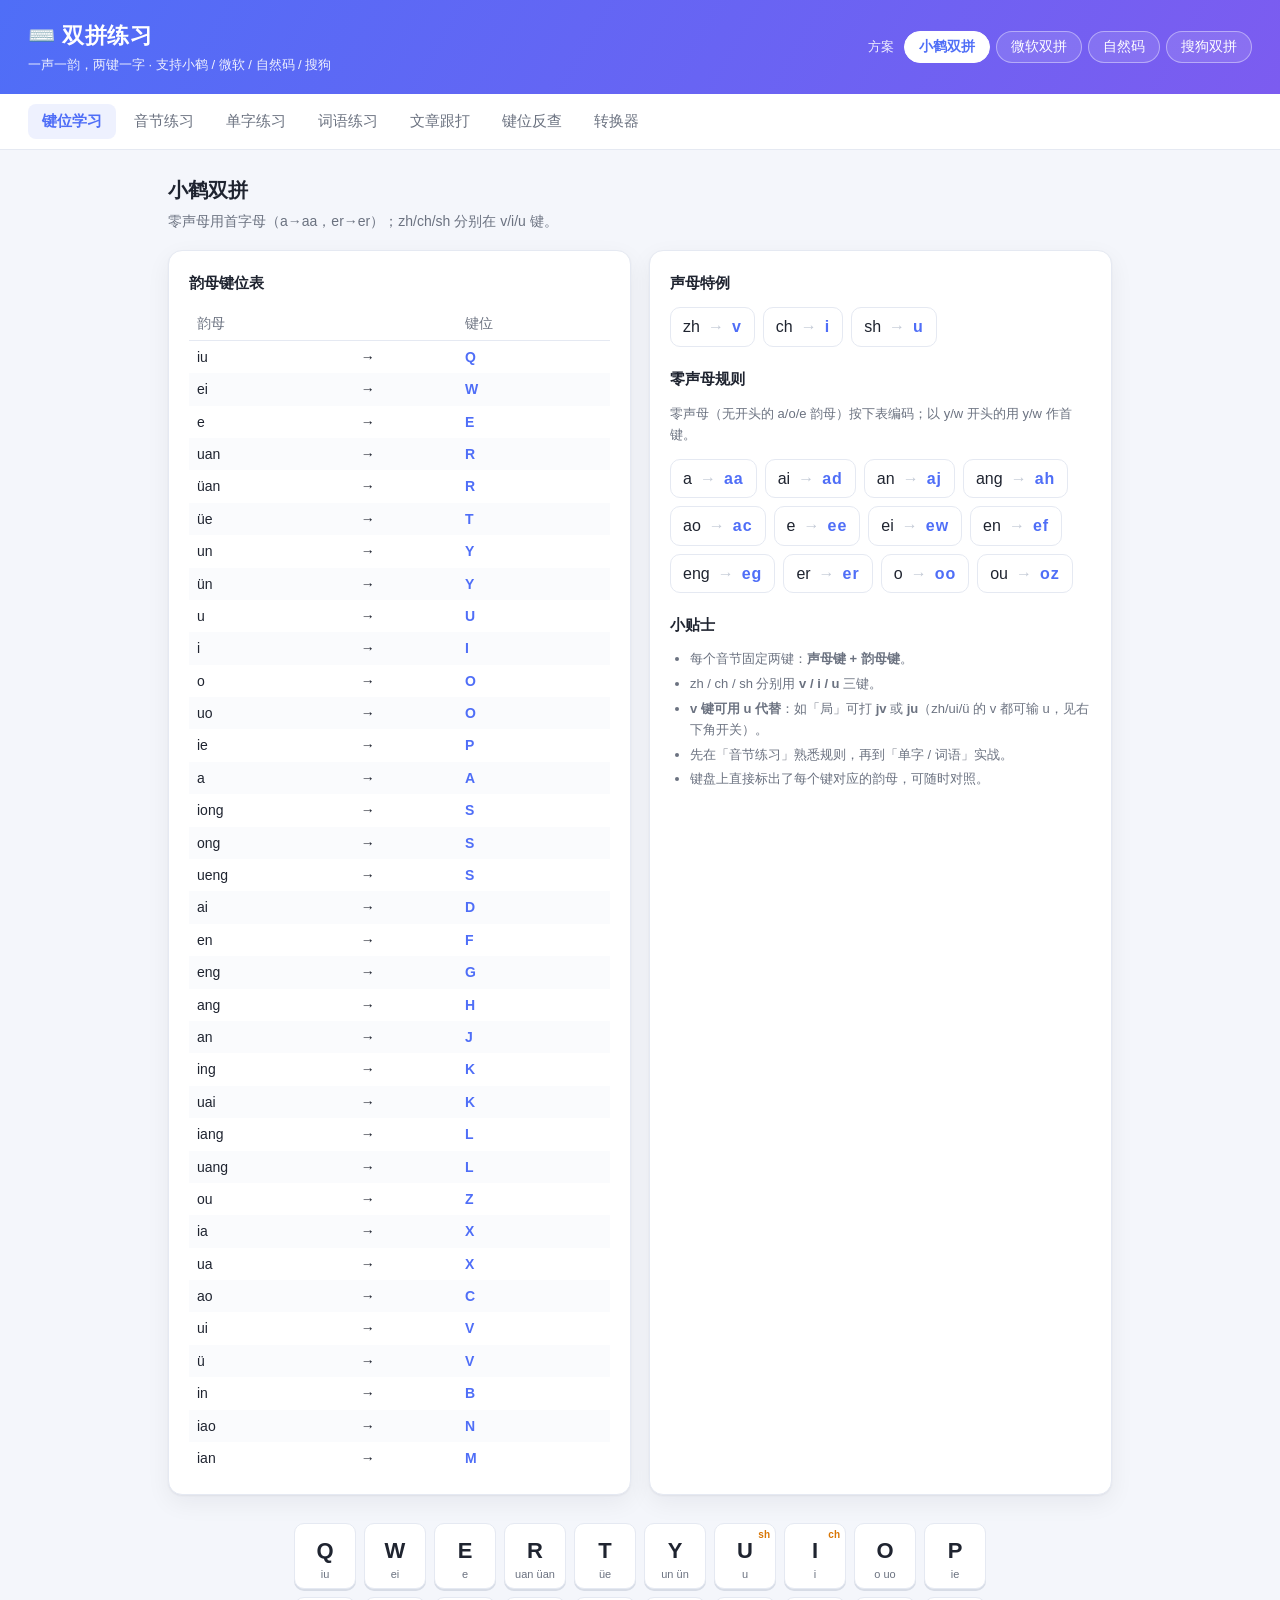
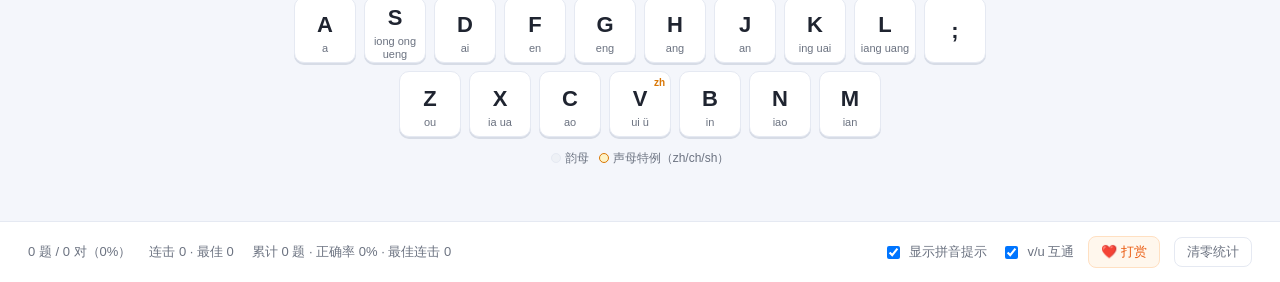
==== index.html @ 6578a556 "init: 双拼练习网站（含打赏页）" ====
<!DOCTYPE html>
<html lang="zh-CN">
<head>
  <meta charset="UTF-8" />
  <meta name="viewport" content="width=device-width, initial-scale=1.0" />
  <title>双拼练习 · 多种模式</title>
  <link rel="stylesheet" href="style.css" />
</head>
<body>
  <header class="topbar">
    <div class="brand">
      <h1>⌨️ 双拼练习</h1>
      <p class="tagline">一声一韵，两键一字 · 支持小鹤 / 微软 / 自然码 / 搜狗</p>
    </div>
    <div class="scheme-box">
      <span class="scheme-label">方案</span>
      <div id="schemeSelect" class="scheme-select"></div>
    </div>
  </header>

  <nav class="nav" id="nav">
    <button class="nav-btn" data-mode="layout">键位学习</button>
    <button class="nav-btn" data-mode="syllable">音节练习</button>
    <button class="nav-btn" data-mode="character">单字练习</button>
    <button class="nav-btn" data-mode="word">词语练习</button>
    <button class="nav-btn" data-mode="passage">文章跟打</button>
    <button class="nav-btn" data-mode="reverse">键位反查</button>
    <button class="nav-btn" data-mode="converter">转换器</button>
  </nav>

  <main class="main">
    <!-- 键位学习 -->
    <section id="panel-layout" class="panel">
      <div class="panel-head">
        <h2 id="layoutName">小鹤双拼</h2>
        <p class="note" id="layoutNote"></p>
      </div>
      <div class="layout-grid">
        <div class="layout-card">
          <h3>韵母键位表</h3>
          <table class="final-table">
            <thead><tr><th>韵母</th><th></th><th>键位</th></tr></thead>
            <tbody id="finalTable"></tbody>
          </table>
        </div>
        <div class="layout-card">
          <h3>声母特例</h3>
          <div id="initialExamples" class="chip-wrap"></div>
          <h3>零声母规则</h3>
          <p class="hint-text">零声母（无开头的 a/o/e 韵母）按下表编码；以 y/w 开头的用 y/w 作首键。</p>
          <div id="zeroExamples" class="chip-wrap"></div>
          <h3>小贴士</h3>
          <ul class="tips">
            <li>每个音节固定两键：<b>声母键 + 韵母键</b>。</li>
            <li>zh / ch / sh 分别用 <b>v / i / u</b> 三键。</li>
            <li><b>v 键可用 u 代替</b>：如「局」可打 <b>jv</b> 或 <b>ju</b>（zh/ui/ü 的 v 都可输 u，见右下角开关）。</li>
            <li>先在「音节练习」熟悉规则，再到「单字 / 词语」实战。</li>
            <li>键盘上直接标出了每个键对应的韵母，可随时对照。</li>
          </ul>
        </div>
      </div>
    </section>

    <!-- 音节练习 -->
    <section id="panel-syllable" class="panel">
      <div class="panel-head">
        <h2>音节练习</h2>
        <p class="note">看拼音音节，敲出它的双拼编码（两键）。</p>
      </div>
      <div class="drill">
        <div class="prompt" id="syPrompt"></div>
        <div class="slots" id="sySlots"></div>
        <div class="feedback" id="syFeedback"></div>
      </div>
    </section>

    <!-- 单字练习 -->
    <section id="panel-character" class="panel">
      <div class="panel-head">
        <h2>单字练习</h2>
        <p class="note">看汉字，敲出它的双拼编码。可在右上角开关拼音提示。</p>
      </div>
      <div class="drill">
        <div class="prompt" id="chPrompt"></div>
        <div class="hint" id="chHint"></div>
        <div class="slots" id="chSlots"></div>
        <div class="feedback" id="chFeedback"></div>
      </div>
    </section>

    <!-- 词语练习 -->
    <section id="panel-word" class="panel">
      <div class="panel-head">
        <h2>词语练习</h2>
        <p class="note">看词语，连续敲出每个字的双拼编码。</p>
      </div>
      <div class="drill">
        <div class="prompt" id="wdPrompt"></div>
        <div class="hint" id="wdHint"></div>
        <div class="slots" id="wdSlots"></div>
        <div class="feedback" id="wdFeedback"></div>
      </div>
    </section>

    <!-- 文章跟打 -->
    <section id="panel-passage" class="panel">
      <div class="panel-head">
        <h2>文章跟打</h2>
        <p class="note">逐字输入双拼编码，跟打整句。绿色对、红色错，结束后统计速度。</p>
      </div>
      <div class="drill">
        <div class="passage-text" id="psText"></div>
        <div class="hint" id="psHint"></div>
        <div class="slots" id="psSlots"></div>
        <div class="feedback" id="psFeedback"></div>
        <div id="psResult" class="ps-result"></div>
        <button class="start-btn" id="psStart">开始 / 换一段</button>
      </div>
    </section>

    <!-- 键位反查 -->
    <section id="panel-reverse" class="panel">
      <div class="panel-head">
        <h2>键位反查</h2>
        <p class="note">反向记忆：看韵母敲键位，或看键位选韵母。</p>
        <div class="seg">
          <button id="rvF2k" class="seg-btn active">韵母 → 键位</button>
          <button id="rvK2f" class="seg-btn">键位 → 韵母</button>
        </div>
      </div>
      <div class="drill">
        <div class="prompt" id="rvPrompt"></div>
        <div class="hint" id="rvHint"></div>
        <div class="slots" id="rvSlots"></div>
        <div id="rvChoices" class="choices"></div>
        <div class="feedback" id="rvFeedback"></div>
      </div>
    </section>

    <!-- 转换器 -->
    <section id="panel-converter" class="panel">
      <div class="panel-head">
        <h2>拼音 → 双拼转换器</h2>
        <p class="note">输入拼音音节（空格分隔），实时转换为当前方案的双拼编码。</p>
      </div>
      <div class="converter">
        <input id="cvInput" class="cv-input" type="text" placeholder="例如：zhong guo shuang pin" autocomplete="off" spellcheck="false" />
        <div id="cvOutput" class="cv-output"></div>
      </div>
    </section>

    <!-- 键盘 -->
    <div id="keyboardWrap" class="keyboard-wrap">
      <div id="keyboard" class="keyboard"></div>
      <p class="kb-legend"><span class="dot dot-final"></span>韵母 &nbsp; <span class="dot dot-initial"></span>声母特例（zh/ch/sh）</p>
    </div>
  </main>

  <footer class="footer">
    <div class="stats">
      <span id="statSession">0 题 / 0 对</span>
      <span id="statStreak">连击 0</span>
      <span id="statAll">累计 0 题</span>
    </div>
    <div class="tools">
      <label class="hint-toggle"><input type="checkbox" id="hintToggle" /> 显示拼音提示</label>
      <label class="hint-toggle"><input type="checkbox" id="vuToggle" checked /> v/u 互通</label>
      <a class="donate-link" href="donate.html">❤️ 打赏</a>
      <button id="resetStats" class="ghost-btn">清零统计</button>
    </div>
  </footer>

  <script src="data.js"></script>
  <script src="app.js"></script>
</body>
</html>
---- style.css ----
:root {
  --bg: #f4f6fb;
  --card: #ffffff;
  --ink: #1f2430;
  --muted: #6b7280;
  --line: #e5e9f2;
  --accent: #4f6ef7;
  --accent-soft: #eef1fe;
  --green: #16a34a;
  --green-soft: #e7f6ec;
  --red: #dc2626;
  --red-soft: #fdecec;
  --amber: #d97706;
  --radius: 14px;
  --shadow: 0 1px 2px rgba(16, 24, 40, .05), 0 8px 24px rgba(16, 24, 40, .06);
}

* { box-sizing: border-box; }

html, body { margin: 0; padding: 0; }

body {
  font-family: -apple-system, BlinkMacSystemFont, "Segoe UI", "PingFang SC",
    "Microsoft YaHei", "Hiragino Sans GB", sans-serif;
  background: var(--bg);
  color: var(--ink);
  line-height: 1.6;
  min-height: 100vh;
  display: flex;
  flex-direction: column;
}

/* ---------- 顶栏 ---------- */
.topbar {
  display: flex;
  flex-wrap: wrap;
  gap: 16px;
  align-items: center;
  justify-content: space-between;
  padding: 18px 28px;
  background: linear-gradient(120deg, #4f6ef7, #7c5cf0);
  color: #fff;
}
.brand h1 { margin: 0; font-size: 22px; letter-spacing: .5px; }
.tagline { margin: 2px 0 0; font-size: 13px; opacity: .9; }
.scheme-box { display: flex; align-items: center; gap: 10px; }
.scheme-label { font-size: 13px; opacity: .9; }
.scheme-select { display: flex; gap: 6px; flex-wrap: wrap; }
.scheme-btn {
  border: 1px solid rgba(255,255,255,.4);
  background: rgba(255,255,255,.12);
  color: #fff;
  padding: 6px 14px;
  border-radius: 999px;
  cursor: pointer;
  font-size: 14px;
  transition: .15s;
}
.scheme-btn:hover { background: rgba(255,255,255,.24); }
.scheme-btn.active { background: #fff; color: #4f6ef7; border-color: #fff; font-weight: 600; }

/* ---------- 导航 ---------- */
.nav {
  display: flex;
  gap: 4px;
  flex-wrap: wrap;
  padding: 10px 28px;
  background: #fff;
  border-bottom: 1px solid var(--line);
  position: sticky;
  top: 0;
  z-index: 10;
}
.nav-btn {
  border: none;
  background: transparent;
  color: var(--muted);
  padding: 8px 14px;
  border-radius: 8px;
  cursor: pointer;
  font-size: 15px;
  transition: .15s;
}
.nav-btn:hover { background: #f2f4f9; color: var(--ink); }
.nav-btn.active { background: var(--accent-soft); color: var(--accent); font-weight: 600; }

/* ---------- 主区域 ---------- */
.main {
  flex: 1;
  width: 100%;
  max-width: 1000px;
  margin: 0 auto;
  padding: 24px 28px 40px;
}

.panel { display: none; }
.panel.active { display: block; animation: fade .25s ease; }
@keyframes fade { from { opacity: 0; transform: translateY(6px); } to { opacity: 1; transform: none; } }

.panel-head h2 { margin: 0 0 4px; font-size: 20px; }
.panel-head .note { margin: 0 0 18px; color: var(--muted); font-size: 14px; }
.hint-text { color: var(--muted); font-size: 13px; }

/* ---------- 卡片 ---------- */
.layout-grid { display: grid; grid-template-columns: 1fr 1fr; gap: 18px; }
.layout-card {
  background: var(--card);
  border: 1px solid var(--line);
  border-radius: var(--radius);
  box-shadow: var(--shadow);
  padding: 20px;
}
.layout-card h3 { margin: 0 0 12px; font-size: 15px; }
.layout-card h3:not(:first-child) { margin-top: 20px; }
.tips { margin: 8px 0 0; padding-left: 20px; color: var(--muted); font-size: 13px; }
.tips li { margin: 4px 0; }

.final-table { width: 100%; border-collapse: collapse; font-size: 14px; }
.final-table th, .final-table td { padding: 5px 8px; text-align: left; }
.final-table thead th { color: var(--muted); font-weight: 500; border-bottom: 1px solid var(--line); }
.final-table tbody tr:nth-child(even) { background: #fafbfd; }
.t-final { font-variant-ligatures: none; }
.t-key { font-weight: 700; color: var(--accent); }

.chip-wrap { display: flex; flex-wrap: wrap; gap: 8px; }

/* ---------- 练习区 ---------- */
.drill {
  background: var(--card);
  border: 1px solid var(--line);
  border-radius: var(--radius);
  box-shadow: var(--shadow);
  padding: 40px 28px;
  display: flex;
  flex-direction: column;
  align-items: center;
  gap: 18px;
  text-align: center;
}
.prompt { min-height: 90px; display: flex; align-items: center; justify-content: center; }
.big-syllable { font-size: 52px; font-weight: 700; letter-spacing: 2px; color: var(--ink); }
.big-char { font-size: 88px; font-weight: 700; line-height: 1; }
.big-word { font-size: 52px; font-weight: 700; letter-spacing: 4px; }
.big-key { font-size: 56px; font-weight: 800; color: var(--accent); }
.hint { color: var(--muted); font-size: 15px; min-height: 22px; }

.slots { display: flex; gap: 12px; }
.slot {
  width: 58px; height: 64px;
  border: 2px dashed var(--line);
  border-radius: 12px;
  display: flex; align-items: center; justify-content: center;
  font-size: 30px; font-weight: 700; color: var(--ink);
  background: #fafbfd;
  transition: .12s;
}
.slot.filled { border-style: solid; border-color: var(--accent); background: var(--accent-soft); }

.feedback { font-size: 16px; min-height: 26px; color: var(--muted); }
.feedback.ok { color: var(--green); font-weight: 600; }
.feedback.err { color: var(--red); font-weight: 600; }

/* ---------- 文章跟打 ---------- */
.passage-text {
  font-size: 26px;
  letter-spacing: 3px;
  line-height: 2;
  min-height: 60px;
}
.ps-char { padding: 2px 1px; border-radius: 4px; }
.ps-char.current { background: var(--accent-soft); box-shadow: 0 0 0 2px var(--accent); color: var(--accent); font-weight: 700; }
.ps-char.done { color: #b8c0ce; }
.ps-char.done.ok { color: var(--green); }
.ps-char.done.bad { color: var(--red); text-decoration: underline; }

.ps-result { min-height: 70px; }
.ps-summary { display: flex; gap: 28px; justify-content: center; margin-top: 6px; }
.ps-summary div { text-align: center; }
.ps-summary b { display: block; font-size: 26px; color: var(--accent); }
.ps-summary span { font-size: 12px; color: var(--muted); }

.start-btn {
  border: none;
  background: var(--accent);
  color: #fff;
  padding: 10px 26px;
  border-radius: 999px;
  font-size: 15px;
  cursor: pointer;
  transition: .15s;
}
.start-btn:hover { background: #3f5ae0; }

/* ---------- 键位反查 ---------- */
.seg { display: inline-flex; gap: 4px; background: #eef1f6; border-radius: 10px; padding: 3px; margin-bottom: 14px; }
.seg-btn { border: none; background: transparent; padding: 6px 14px; border-radius: 8px; cursor: pointer; font-size: 14px; color: var(--muted); }
.seg-btn.active { background: #fff; color: var(--accent); font-weight: 600; box-shadow: 0 1px 3px rgba(16,24,40,.12); }

.choices { display: flex; gap: 12px; flex-wrap: wrap; justify-content: center; }
.choice-btn {
  border: 1px solid var(--line);
  background: #fff;
  padding: 10px 22px;
  border-radius: 10px;
  font-size: 18px;
  cursor: pointer;
  transition: .12s;
}
.choice-btn:hover { border-color: var(--accent); color: var(--accent); }
.choice-btn.correct { background: var(--green-soft); border-color: var(--green); color: var(--green); }
.choice-btn.wrong { background: var(--red-soft); border-color: var(--red); color: var(--red); }

/* ---------- 转换器 ---------- */
.converter { display: flex; flex-direction: column; gap: 16px; }
.cv-input {
  width: 100%;
  padding: 14px 16px;
  font-size: 18px;
  border: 1px solid var(--line);
  border-radius: 12px;
  outline: none;
  background: #fff;
  transition: .15s;
}
.cv-input:focus { border-color: var(--accent); box-shadow: 0 0 0 3px var(--accent-soft); }
.cv-output { display: flex; flex-wrap: wrap; gap: 10px; min-height: 40px; color: var(--muted); font-size: 14px; }
.cv-chip {
  display: inline-flex; align-items: center; gap: 8px;
  background: #fff; border: 1px solid var(--line); border-radius: 10px;
  padding: 6px 12px;
}
.cv-py { font-size: 16px; }
.cv-arrow { color: #c3cad6; }
.cv-code { font-weight: 700; color: var(--accent); font-size: 16px; letter-spacing: 1px; }
.cv-code.invalid { color: var(--red); }

/* ---------- 键盘 ---------- */
.keyboard-wrap { margin-top: 28px; text-align: center; }
.keyboard-wrap.hidden { display: none; }
.keyboard { display: inline-flex; flex-direction: column; gap: 8px; }
.kb-row { display: flex; gap: 8px; justify-content: center; }
.kb-key {
  position: relative;
  width: 62px; height: 66px;
  background: #fff;
  border: 1px solid var(--line);
  border-radius: 10px;
  box-shadow: 0 2px 0 #d7dce6;
  display: flex;
  flex-direction: column;
  align-items: center;
  justify-content: center;
  transition: .08s;
}
.kb-letter { font-size: 22px; font-weight: 700; }
.kb-finals { font-size: 11px; color: var(--muted); line-height: 1.15; text-align: center; }
.kb-initial {
  position: absolute; top: 3px; right: 5px;
  font-size: 10px; font-weight: 700; color: var(--amber);
}
.kb-key.kb-hit { background: var(--accent-soft); border-color: var(--accent); transform: translateY(1px); box-shadow: 0 1px 0 #c9cfe0; }
.kb-key.kb-correct { background: var(--green-soft); border-color: var(--green); }
.kb-key.kb-correct .kb-letter, .kb-key.kb-correct .kb-finals { color: var(--green); }
.kb-key.kb-wrong { background: var(--red-soft); border-color: var(--red); }
.kb-key.kb-wrong .kb-letter, .kb-key.kb-wrong .kb-finals { color: var(--red); }
.kb-legend { font-size: 12px; color: var(--muted); margin-top: 12px; }
.dot { display: inline-block; width: 10px; height: 10px; border-radius: 50%; margin-right: 4px; vertical-align: -1px; }
.dot-final { background: #eef1f6; border: 1px solid var(--line); }
.dot-initial { background: #fef3c7; border: 1px solid var(--amber); }

/* ---------- 底栏 ---------- */
.footer {
  display: flex;
  flex-wrap: wrap;
  gap: 12px;
  align-items: center;
  justify-content: space-between;
  padding: 14px 28px;
  background: #fff;
  border-top: 1px solid var(--line);
  font-size: 13px;
  color: var(--muted);
}
.stats { display: flex; gap: 18px; }
.tools { display: flex; gap: 14px; align-items: center; }
.hint-toggle { display: flex; align-items: center; gap: 6px; cursor: pointer; }
.ghost-btn {
  border: 1px solid var(--line);
  background: #fff;
  color: var(--muted);
  padding: 5px 12px;
  border-radius: 8px;
  cursor: pointer;
  font-size: 13px;
}
.ghost-btn:hover { color: var(--red); border-color: var(--red); }
.donate-link {
  display: inline-flex;
  align-items: center;
  gap: 4px;
  padding: 5px 12px;
  border-radius: 8px;
  border: 1px solid #ffe0c2;
  background: #fff7ed;
  color: #ea580c;
  text-decoration: none;
  font-size: 13px;
}
.donate-link:hover { background: #ffedd5; border-color: #fdba74; }

/* ---------- 响应式 ---------- */
@media (max-width: 720px) {
  .layout-grid { grid-template-columns: 1fr; }
  .kb-key { width: 44px; height: 52px; }
  .kb-letter { font-size: 17px; }
  .kb-finals { font-size: 9px; }
  .big-char { font-size: 64px; }
  .big-syllable, .big-word { font-size: 38px; }
  .passage-text { font-size: 20px; letter-spacing: 2px; }
  .slot { width: 46px; height: 52px; font-size: 24px; }
}
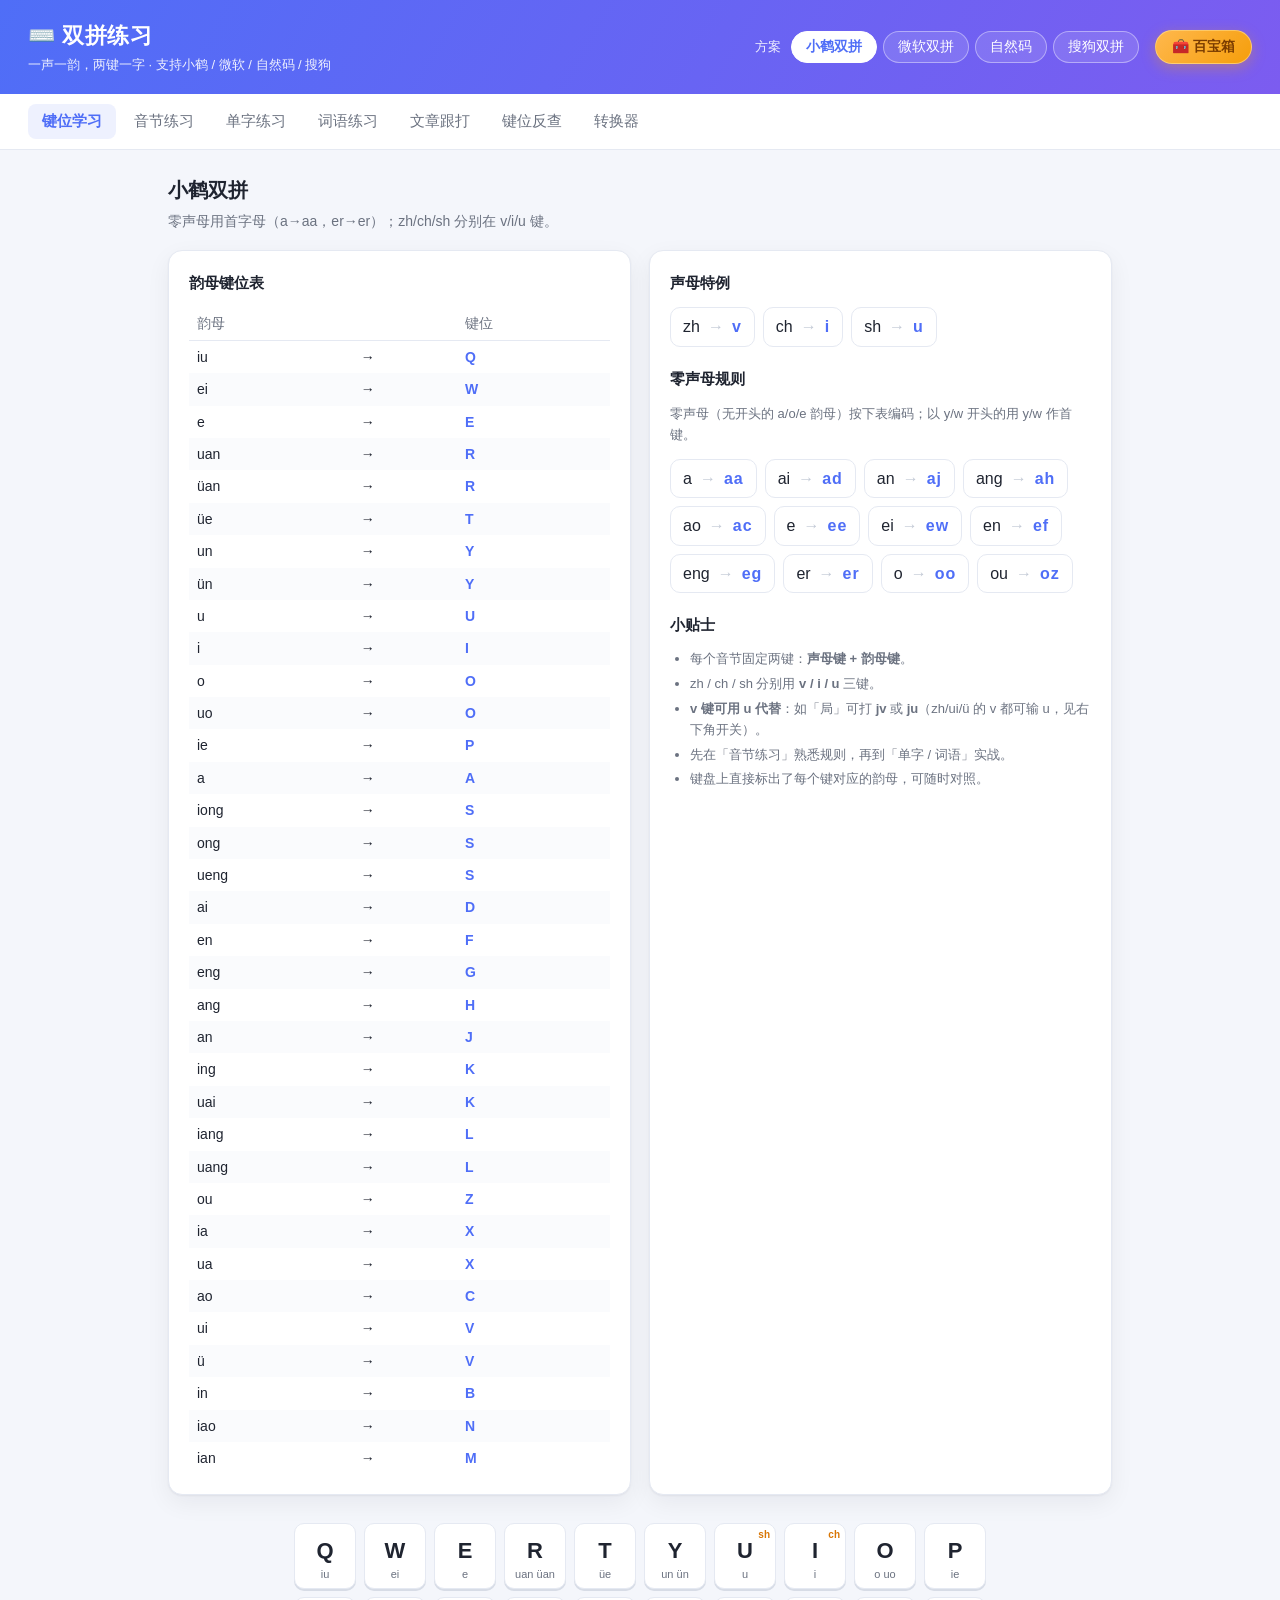
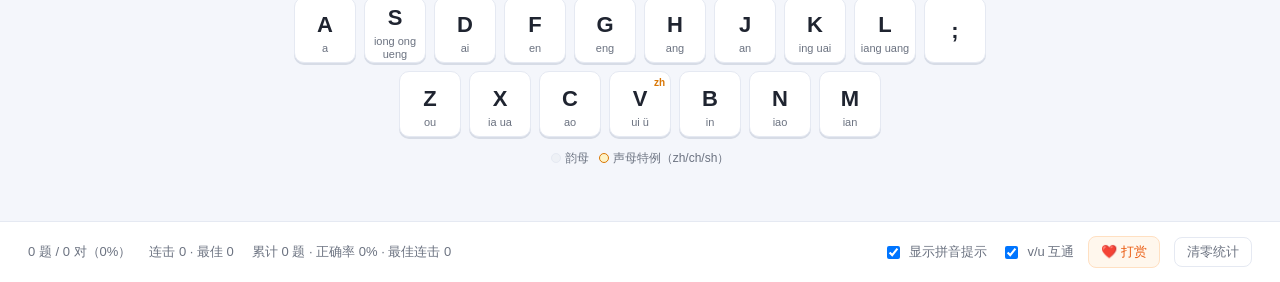
==== commit 5aafd06d: "feat: 新增百宝箱彩蛋（冷知识/毒鸡汤/运势/火星文/音效/彩带/猫爪光标）" ====
--- a/index.html
+++ b/index.html
@@ -12,9 +12,12 @@
       <h1>⌨️ 双拼练习</h1>
       <p class="tagline">一声一韵，两键一字 · 支持小鹤 / 微软 / 自然码 / 搜狗</p>
     </div>
-    <div class="scheme-box">
-      <span class="scheme-label">方案</span>
-      <div id="schemeSelect" class="scheme-select"></div>
+    <div class="topbar-right">
+      <div class="scheme-box">
+        <span class="scheme-label">方案</span>
+        <div id="schemeSelect" class="scheme-select"></div>
+      </div>
+      <button id="treasureBtn" class="treasure-btn" title="百宝箱">🧰 百宝箱</button>
     </div>
   </header>
 
@@ -170,6 +173,28 @@
     </div>
   </footer>
 
+  <!-- 百宝箱 -->
+  <div class="treasure-overlay" id="treasureOverlay">
+    <div class="treasure-modal" role="dialog" aria-modal="true" aria-label="百宝箱">
+      <div class="treasure-head">
+        <h2>🧰 百宝箱</h2>
+        <p>点一个宝贝，看看会发生什么奇怪的事 👀</p>
+        <button class="treasure-close" id="treasureClose" aria-label="关闭">×</button>
+      </div>
+      <div class="treasure-grid" id="treasureGrid">
+        <button class="treasure-item" data-t="random"><span class="t-ico">🎲</span><span>抽一个</span></button>
+        <button class="treasure-item" data-t="trivia"><span class="t-ico">💡</span><span>双拼冷知识</span></button>
+        <button class="treasure-item" data-t="dujitang"><span class="t-ico">🐔</span><span>毒鸡汤</span></button>
+        <button class="treasure-item" data-t="fortune"><span class="t-ico">🔮</span><span>今日运势</span></button>
+        <button class="treasure-item" data-t="mars"><span class="t-ico">👽</span><span>火星文翻译</span></button>
+        <button class="treasure-item" data-t="sound"><span class="t-ico">⌨️</span><span>打字音效</span></button>
+        <button class="treasure-item" data-t="confetti"><span class="t-ico">🎊</span><span>答对彩蛋</span></button>
+        <button class="treasure-item" data-t="catpaw"><span class="t-ico">🐾</span><span>猫爪光标</span></button>
+      </div>
+      <div class="treasure-output" id="treasureOutput"></div>
+    </div>
+  </div>
+
   <script src="data.js"></script>
   <script src="app.js"></script>
 </body>
--- a/style.css
+++ b/style.css
@@ -58,6 +58,20 @@
 }
 .scheme-btn:hover { background: rgba(255,255,255,.24); }
 .scheme-btn.active { background: #fff; color: #4f6ef7; border-color: #fff; font-weight: 600; }
+.topbar-right { display: flex; align-items: center; gap: 16px; flex-wrap: wrap; }
+.treasure-btn {
+  border: 1px solid rgba(255, 224, 150, .6);
+  background: linear-gradient(135deg, #ffb84d, #f59e0b);
+  color: #7a3c00;
+  padding: 7px 16px;
+  border-radius: 999px;
+  cursor: pointer;
+  font-size: 14px;
+  font-weight: 700;
+  box-shadow: 0 4px 14px rgba(245, 158, 11, .35);
+  transition: .15s;
+}
+.treasure-btn:hover { transform: translateY(-1px); box-shadow: 0 6px 18px rgba(245, 158, 11, .45); }
 
 /* ---------- 导航 ---------- */
 .nav {
@@ -308,6 +322,96 @@
 }
 .donate-link:hover { background: #ffedd5; border-color: #fdba74; }
 
+/* ---------- 百宝箱 ---------- */
+.treasure-overlay {
+  position: fixed; inset: 0;
+  background: rgba(15, 20, 32, .55);
+  display: none;
+  align-items: center; justify-content: center;
+  z-index: 1000;
+  padding: 20px;
+}
+.treasure-overlay.open { display: flex; animation: fade .2s ease; }
+.treasure-modal {
+  width: 100%; max-width: 620px;
+  max-height: 86vh;
+  overflow: auto;
+  background: #fff;
+  border-radius: 20px;
+  box-shadow: 0 24px 80px rgba(0,0,0,.3);
+  padding: 26px 26px 28px;
+  position: relative;
+}
+.treasure-head { text-align: center; margin-bottom: 20px; }
+.treasure-head h2 { margin: 0 0 4px; font-size: 24px; }
+.treasure-head p { margin: 0; color: var(--muted); font-size: 14px; }
+.treasure-close {
+  position: absolute; top: 14px; right: 16px;
+  width: 34px; height: 34px;
+  border: none; border-radius: 50%;
+  background: #f1f3f8; color: var(--muted);
+  font-size: 22px; line-height: 1; cursor: pointer;
+}
+.treasure-close:hover { background: #e5e8f0; color: var(--ink); }
+
+.treasure-grid {
+  display: grid;
+  grid-template-columns: repeat(4, 1fr);
+  gap: 12px;
+}
+.treasure-item {
+  display: flex; flex-direction: column; align-items: center; gap: 6px;
+  padding: 16px 8px;
+  border: 1px solid var(--line);
+  border-radius: 14px;
+  background: #fafbfd;
+  cursor: pointer;
+  font-size: 14px;
+  color: var(--ink);
+  transition: .14s;
+}
+.treasure-item .t-ico { font-size: 26px; }
+.treasure-item:hover { border-color: var(--accent); background: var(--accent-soft); transform: translateY(-2px); }
+.treasure-item.active { border-color: var(--green); background: var(--green-soft); box-shadow: inset 0 0 0 1px var(--green); }
+
+.treasure-output { margin-top: 18px; min-height: 60px; }
+.t-card {
+  padding: 18px 20px;
+  border-radius: 14px;
+  font-size: 16px;
+  line-height: 1.7;
+  text-align: center;
+}
+.t-card .t-tag { font-size: 12px; font-weight: 700; letter-spacing: 1px; margin-bottom: 8px; opacity: .85; }
+.t-trivia { background: #eef1fe; color: #3b4cd0; }
+.t-dujitang { background: #fff4e5; color: #b45309; }
+.t-fortune { background: #f3ecff; color: #6d28d9; }
+.f-level { font-size: 22px; font-weight: 800; margin-bottom: 6px; }
+.f-text { font-size: 15px; }
+
+.mars-box { display: flex; flex-direction: column; gap: 12px; }
+.mars-box input {
+  width: 100%; padding: 12px 14px;
+  font-size: 16px; border: 1px solid var(--line); border-radius: 10px;
+  outline: none; background: #fff;
+}
+.mars-box input:focus { border-color: var(--accent); box-shadow: 0 0 0 3px var(--accent-soft); }
+.mars-result { font-size: 20px; min-height: 30px; word-break: break-all; }
+
+/* 彩带 */
+.confetti {
+  position: fixed;
+  top: -24px;
+  z-index: 9999;
+  pointer-events: none;
+  border-radius: 2px;
+  animation: confetti-fall linear forwards;
+}
+@keyframes confetti-fall {
+  0% { transform: translateY(0) rotate(0deg); opacity: 1; }
+  100% { transform: translateY(110vh) rotate(720deg); opacity: 0; }
+}
+
 /* ---------- 响应式 ---------- */
 @media (max-width: 720px) {
   .layout-grid { grid-template-columns: 1fr; }
@@ -318,4 +422,5 @@
   .big-syllable, .big-word { font-size: 38px; }
   .passage-text { font-size: 20px; letter-spacing: 2px; }
   .slot { width: 46px; height: 52px; font-size: 24px; }
-}
+  .treasure-grid { grid-template-columns: repeat(2, 1fr); }
+}
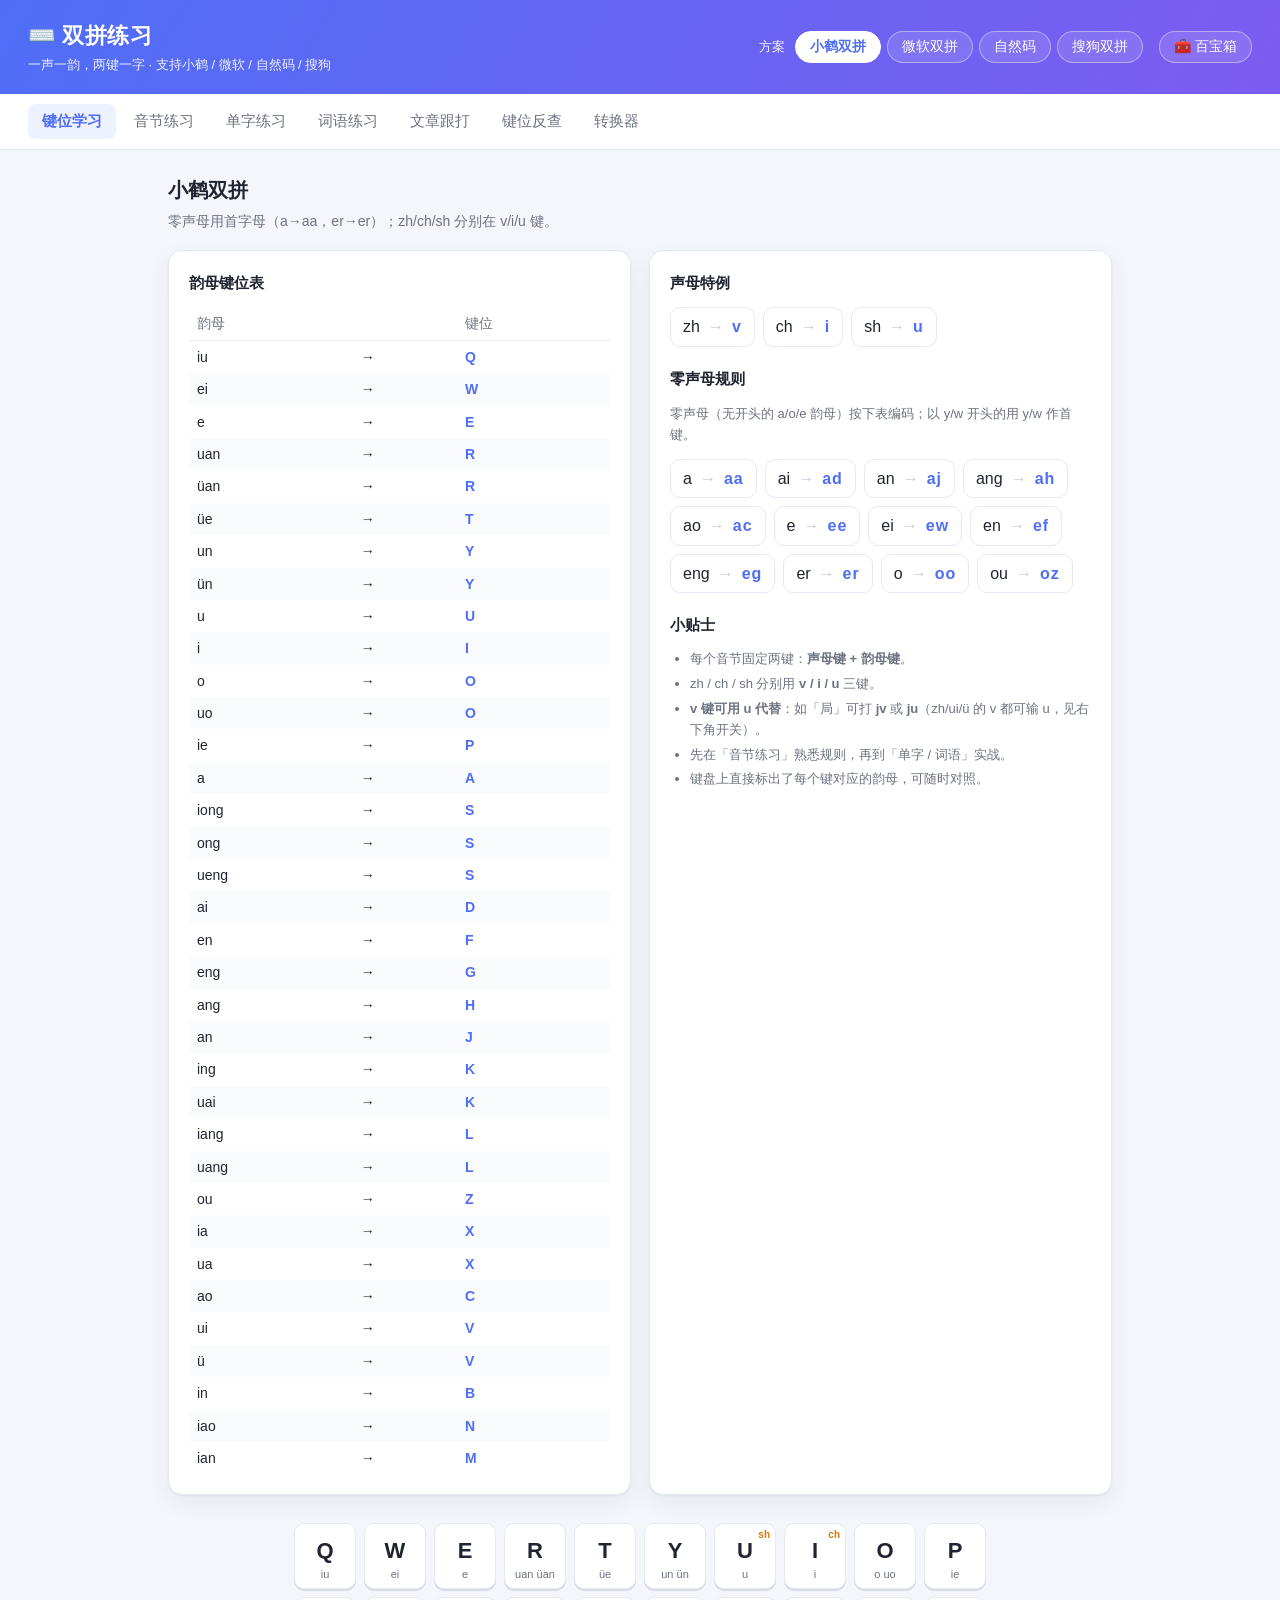
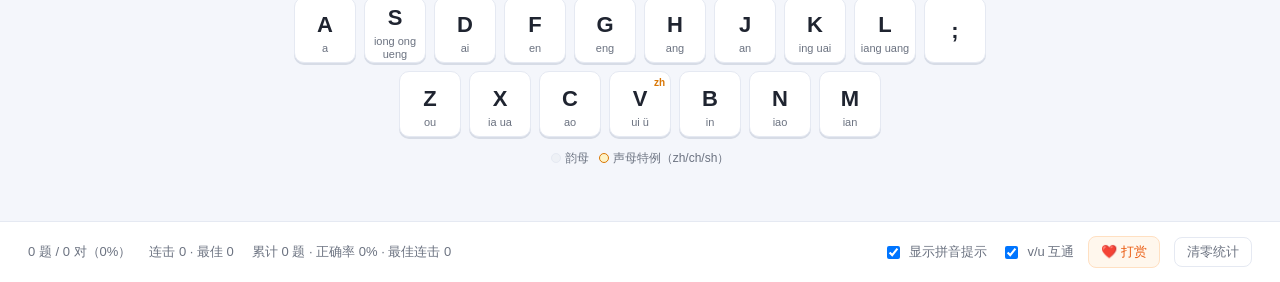
==== commit a7db0a4e: "style: 百宝箱按钮配色与整体UI统一，修复缓存导致的点击无响应" ====
--- a/index.html
+++ b/index.html
@@ -4,7 +4,7 @@
   <meta charset="UTF-8" />
   <meta name="viewport" content="width=device-width, initial-scale=1.0" />
   <title>双拼练习 · 多种模式</title>
-  <link rel="stylesheet" href="style.css" />
+  <link rel="stylesheet" href="style.css?v=2" />
 </head>
 <body>
   <header class="topbar">
@@ -195,7 +195,7 @@
     </div>
   </div>
 
-  <script src="data.js"></script>
-  <script src="app.js"></script>
+  <script src="data.js?v=2"></script>
+  <script src="app.js?v=2"></script>
 </body>
 </html>
--- a/style.css
+++ b/style.css
@@ -60,18 +60,16 @@
 .scheme-btn.active { background: #fff; color: #4f6ef7; border-color: #fff; font-weight: 600; }
 .topbar-right { display: flex; align-items: center; gap: 16px; flex-wrap: wrap; }
 .treasure-btn {
-  border: 1px solid rgba(255, 224, 150, .6);
-  background: linear-gradient(135deg, #ffb84d, #f59e0b);
-  color: #7a3c00;
-  padding: 7px 16px;
+  border: 1px solid rgba(255,255,255,.4);
+  background: rgba(255,255,255,.12);
+  color: #fff;
+  padding: 6px 14px;
   border-radius: 999px;
   cursor: pointer;
   font-size: 14px;
-  font-weight: 700;
-  box-shadow: 0 4px 14px rgba(245, 158, 11, .35);
   transition: .15s;
 }
-.treasure-btn:hover { transform: translateY(-1px); box-shadow: 0 6px 18px rgba(245, 158, 11, .45); }
+.treasure-btn:hover { background: rgba(255,255,255,.24); }
 
 /* ---------- 导航 ---------- */
 .nav {
@@ -324,7 +322,7 @@
 
 /* ---------- 百宝箱 ---------- */
 .treasure-overlay {
-  position: fixed; inset: 0;
+  position: fixed; top: 0; left: 0; right: 0; bottom: 0;
   background: rgba(15, 20, 32, .55);
   display: none;
   align-items: center; justify-content: center;
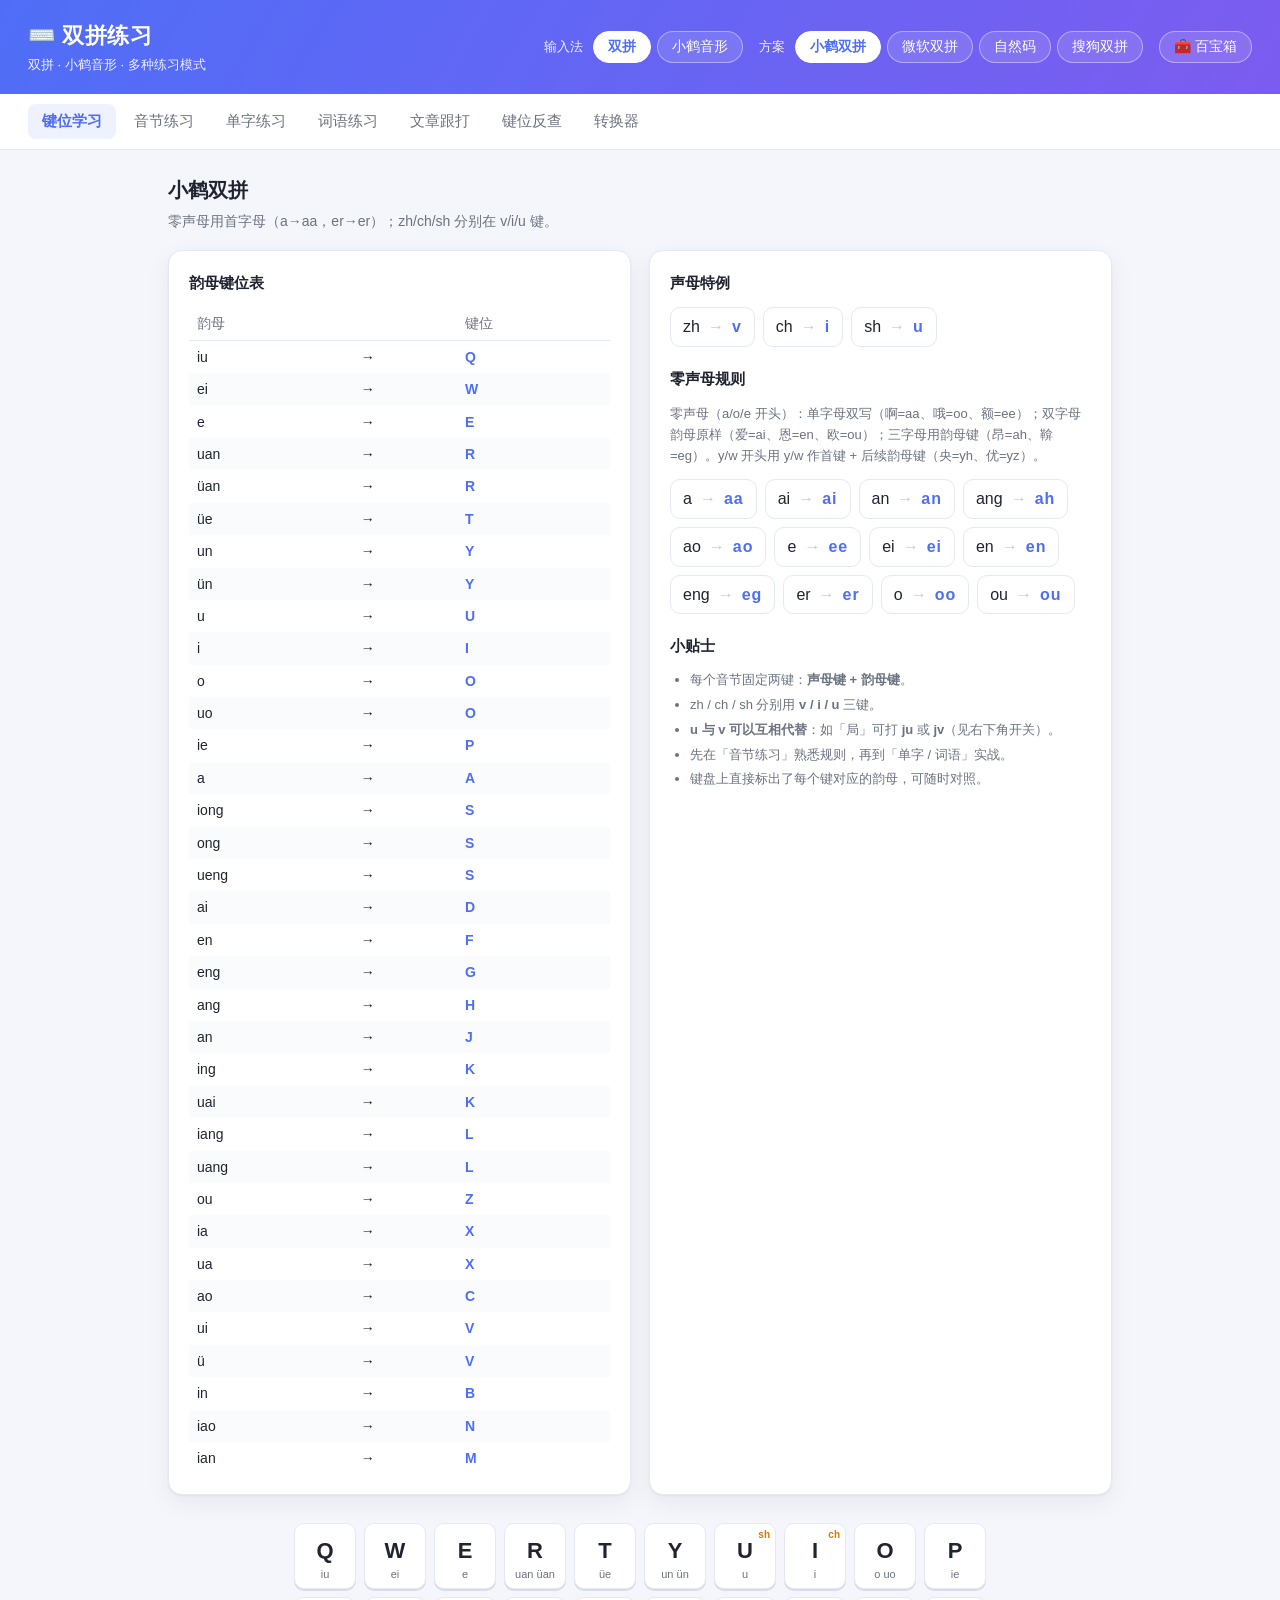
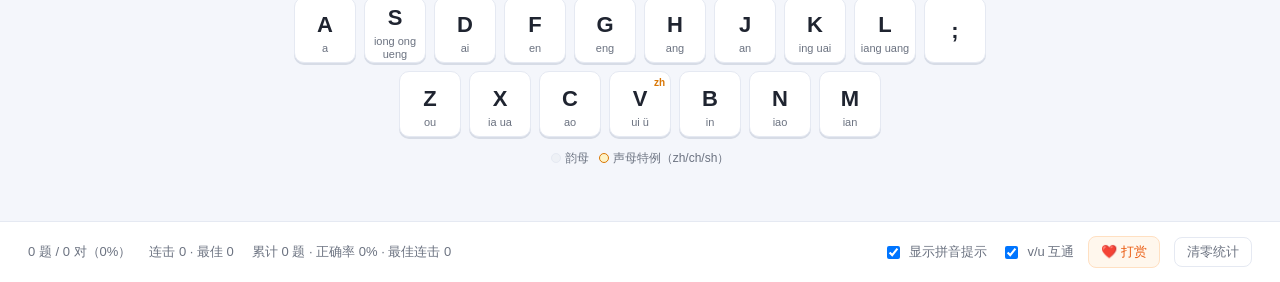
==== commit 1b77385b: "feat: 新增小鹤音形模式（教学+练习+输入法切换）；修正零声母与 u/v 规则" ====
--- a/index.html
+++ b/index.html
@@ -1,19 +1,26 @@
-<!DOCTYPE html>
+﻿<!DOCTYPE html>
 <html lang="zh-CN">
 <head>
   <meta charset="UTF-8" />
   <meta name="viewport" content="width=device-width, initial-scale=1.0" />
   <title>双拼练习 · 多种模式</title>
-  <link rel="stylesheet" href="style.css?v=2" />
+  <link rel="stylesheet" href="style.css?v=3" />
 </head>
 <body>
   <header class="topbar">
     <div class="brand">
       <h1>⌨️ 双拼练习</h1>
-      <p class="tagline">一声一韵，两键一字 · 支持小鹤 / 微软 / 自然码 / 搜狗</p>
+      <p class="tagline">双拼 · 小鹤音形 · 多种练习模式</p>
     </div>
     <div class="topbar-right">
-      <div class="scheme-box">
+      <div class="ime-box">
+        <span class="scheme-label">输入法</span>
+        <div id="imeSwitch" class="ime-switch">
+          <button class="ime-btn active" data-ime="shuangpin">双拼</button>
+          <button class="ime-btn" data-ime="yinxing">小鹤音形</button>
+        </div>
+      </div>
+      <div class="scheme-box" id="schemeBox">
         <span class="scheme-label">方案</span>
         <div id="schemeSelect" class="scheme-select"></div>
       </div>
@@ -22,13 +29,15 @@
   </header>
 
   <nav class="nav" id="nav">
-    <button class="nav-btn" data-mode="layout">键位学习</button>
-    <button class="nav-btn" data-mode="syllable">音节练习</button>
-    <button class="nav-btn" data-mode="character">单字练习</button>
-    <button class="nav-btn" data-mode="word">词语练习</button>
-    <button class="nav-btn" data-mode="passage">文章跟打</button>
-    <button class="nav-btn" data-mode="reverse">键位反查</button>
-    <button class="nav-btn" data-mode="converter">转换器</button>
+    <button class="nav-btn" data-mode="layout" data-ime="shuangpin">键位学习</button>
+    <button class="nav-btn" data-mode="syllable" data-ime="shuangpin">音节练习</button>
+    <button class="nav-btn" data-mode="character" data-ime="shuangpin">单字练习</button>
+    <button class="nav-btn" data-mode="word" data-ime="shuangpin">词语练习</button>
+    <button class="nav-btn" data-mode="passage" data-ime="shuangpin">文章跟打</button>
+    <button class="nav-btn" data-mode="reverse" data-ime="shuangpin">键位反查</button>
+    <button class="nav-btn" data-mode="converter" data-ime="shuangpin">转换器</button>
+    <button class="nav-btn" data-mode="yxteach" data-ime="yinxing">音形教学</button>
+    <button class="nav-btn" data-mode="yxpractice" data-ime="yinxing">音形练习</button>
   </nav>
 
   <main class="main">
@@ -50,13 +59,13 @@
           <h3>声母特例</h3>
           <div id="initialExamples" class="chip-wrap"></div>
           <h3>零声母规则</h3>
-          <p class="hint-text">零声母（无开头的 a/o/e 韵母）按下表编码；以 y/w 开头的用 y/w 作首键。</p>
+          <p class="hint-text">零声母（a/o/e 开头）：单字母双写（啊=aa、哦=oo、额=ee）；双字母韵母原样（爱=ai、恩=en、欧=ou）；三字母用韵母键（昂=ah、鞥=eg）。y/w 开头用 y/w 作首键 + 后续韵母键（央=yh、优=yz）。</p>
           <div id="zeroExamples" class="chip-wrap"></div>
           <h3>小贴士</h3>
           <ul class="tips">
             <li>每个音节固定两键：<b>声母键 + 韵母键</b>。</li>
             <li>zh / ch / sh 分别用 <b>v / i / u</b> 三键。</li>
-            <li><b>v 键可用 u 代替</b>：如「局」可打 <b>jv</b> 或 <b>ju</b>（zh/ui/ü 的 v 都可输 u，见右下角开关）。</li>
+            <li><b>u 与 v 可以互相代替</b>：如「局」可打 <b>ju</b> 或 <b>jv</b>（见右下角开关）。</li>
             <li>先在「音节练习」熟悉规则，再到「单字 / 词语」实战。</li>
             <li>键盘上直接标出了每个键对应的韵母，可随时对照。</li>
           </ul>
@@ -149,6 +158,52 @@
       <div class="converter">
         <input id="cvInput" class="cv-input" type="text" placeholder="例如：zhong guo shuang pin" autocomplete="off" spellcheck="false" />
         <div id="cvOutput" class="cv-output"></div>
+      </div>
+    </section>
+
+    <!-- 音形教学 -->
+    <section id="panel-yxteach" class="panel">
+      <div class="panel-head">
+        <h2>小鹤音形 · 教学</h2>
+        <p class="note">小鹤音形 = <b>音码</b>（小鹤双拼，2 键）+ <b>形码</b>（首形 + 末形，2 键），每字共 4 键。</p>
+      </div>
+      <div class="yx-cols">
+        <div class="layout-card">
+          <h3>① 笔画键（拆分最小单元）</h3>
+          <table class="final-table" id="yxStrokeTable"><tbody></tbody></table>
+          <h3>③ 小字字根（按声母定键，免记忆）</h3>
+          <p class="hint-text">「小字」是不能再拆出字/部件、或由单笔画衍生的独体字，取其<b>声母</b>所在的键即可（zh→v、ch→i、sh→u）。</p>
+          <div id="yxXiaozi" class="yx-root-list"></div>
+        </div>
+        <div class="layout-card">
+          <h3>② 部件字根（偏旁部首，按称谓定键）</h3>
+          <table class="final-table yx-bj"><tbody id="yxBujianTable"></tbody></table>
+        </div>
+      </div>
+      <div class="layout-card yx-rules">
+        <h3>④ 拆分规则</h3>
+        <ul class="tips">
+          <li><b>字取首末</b>：取字的首、末两个字根（小字/部件），孰大优先，无则取笔画。</li>
+          <li><b>相交不拆</b>：字根与其它笔画相交则被破坏，不取（如「中」不能拆「口」）。</li>
+          <li><b>插隔不取</b>：字根被单笔插入或被结构隔开，则不再是字根（如「办」取「力丶」）。</li>
+          <li><b>廴辶优先</b>：以「廴 辶」为部首的字，首码先取（如「这=辶文」「建=廴聿」）。</li>
+        </ul>
+        <h3>⑤ 示例</h3>
+        <div id="yxExamples" class="chip-wrap"></div>
+      </div>
+    </section>
+
+    <!-- 音形练习 -->
+    <section id="panel-yxpractice" class="panel">
+      <div class="panel-head">
+        <h2>音形练习</h2>
+        <p class="note">看汉字，敲出它的完整音形码（音码 2 键 + 形码 2 键）。</p>
+      </div>
+      <div class="drill">
+        <div class="prompt" id="yxPrompt"></div>
+        <div class="hint" id="yxHint"></div>
+        <div class="slots" id="yxSlots"></div>
+        <div class="feedback" id="yxFeedback"></div>
       </div>
     </section>
 
@@ -195,7 +250,7 @@
     </div>
   </div>
 
-  <script src="data.js?v=2"></script>
-  <script src="app.js?v=2"></script>
+  <script src="data.js?v=3"></script>
+  <script src="app.js?v=3"></script>
 </body>
 </html>
--- a/style.css
+++ b/style.css
@@ -71,6 +71,22 @@
 }
 .treasure-btn:hover { background: rgba(255,255,255,.24); }
 
+/* 输入法切换 */
+.ime-box { display: flex; align-items: center; gap: 10px; }
+.ime-switch { display: flex; gap: 6px; }
+.ime-btn {
+  border: 1px solid rgba(255,255,255,.4);
+  background: rgba(255,255,255,.12);
+  color: #fff;
+  padding: 6px 14px;
+  border-radius: 999px;
+  cursor: pointer;
+  font-size: 14px;
+  transition: .15s;
+}
+.ime-btn:hover { background: rgba(255,255,255,.24); }
+.ime-btn.active { background: #fff; color: #4f6ef7; border-color: #fff; font-weight: 600; }
+
 /* ---------- 导航 ---------- */
 .nav {
   display: flex;
@@ -410,9 +426,33 @@
   100% { transform: translateY(110vh) rotate(720deg); opacity: 0; }
 }
 
+/* ---------- 小鹤音形 ---------- */
+.yx-cols { display: grid; grid-template-columns: 1fr 1fr; gap: 18px; margin-bottom: 18px; }
+.yx-cols .layout-card { margin: 0; }
+.yx-rules { margin-top: 0; }
+.yx-bj td { vertical-align: top; }
+.t-memo { color: var(--muted); font-size: 12px; }
+.yx-root-list { display: flex; flex-wrap: wrap; gap: 6px; }
+.yx-root {
+  display: inline-flex; align-items: baseline; gap: 5px;
+  background: #fafbfd; border: 1px solid var(--line); border-radius: 8px;
+  padding: 3px 9px; font-size: 13px; max-width: 100%;
+}
+.yx-key {
+  font-weight: 800; color: var(--accent);
+  background: var(--accent-soft); border-radius: 4px;
+  padding: 0 5px; font-size: 12px;
+}
+.yx-chars { word-break: break-all; }
+.cv-memo {
+  font-size: 12px; color: var(--muted);
+  border-left: 1px solid var(--line); padding-left: 8px; margin-left: 2px;
+}
+
 /* ---------- 响应式 ---------- */
 @media (max-width: 720px) {
   .layout-grid { grid-template-columns: 1fr; }
+  .yx-cols { grid-template-columns: 1fr; }
   .kb-key { width: 44px; height: 52px; }
   .kb-letter { font-size: 17px; }
   .kb-finals { font-size: 9px; }
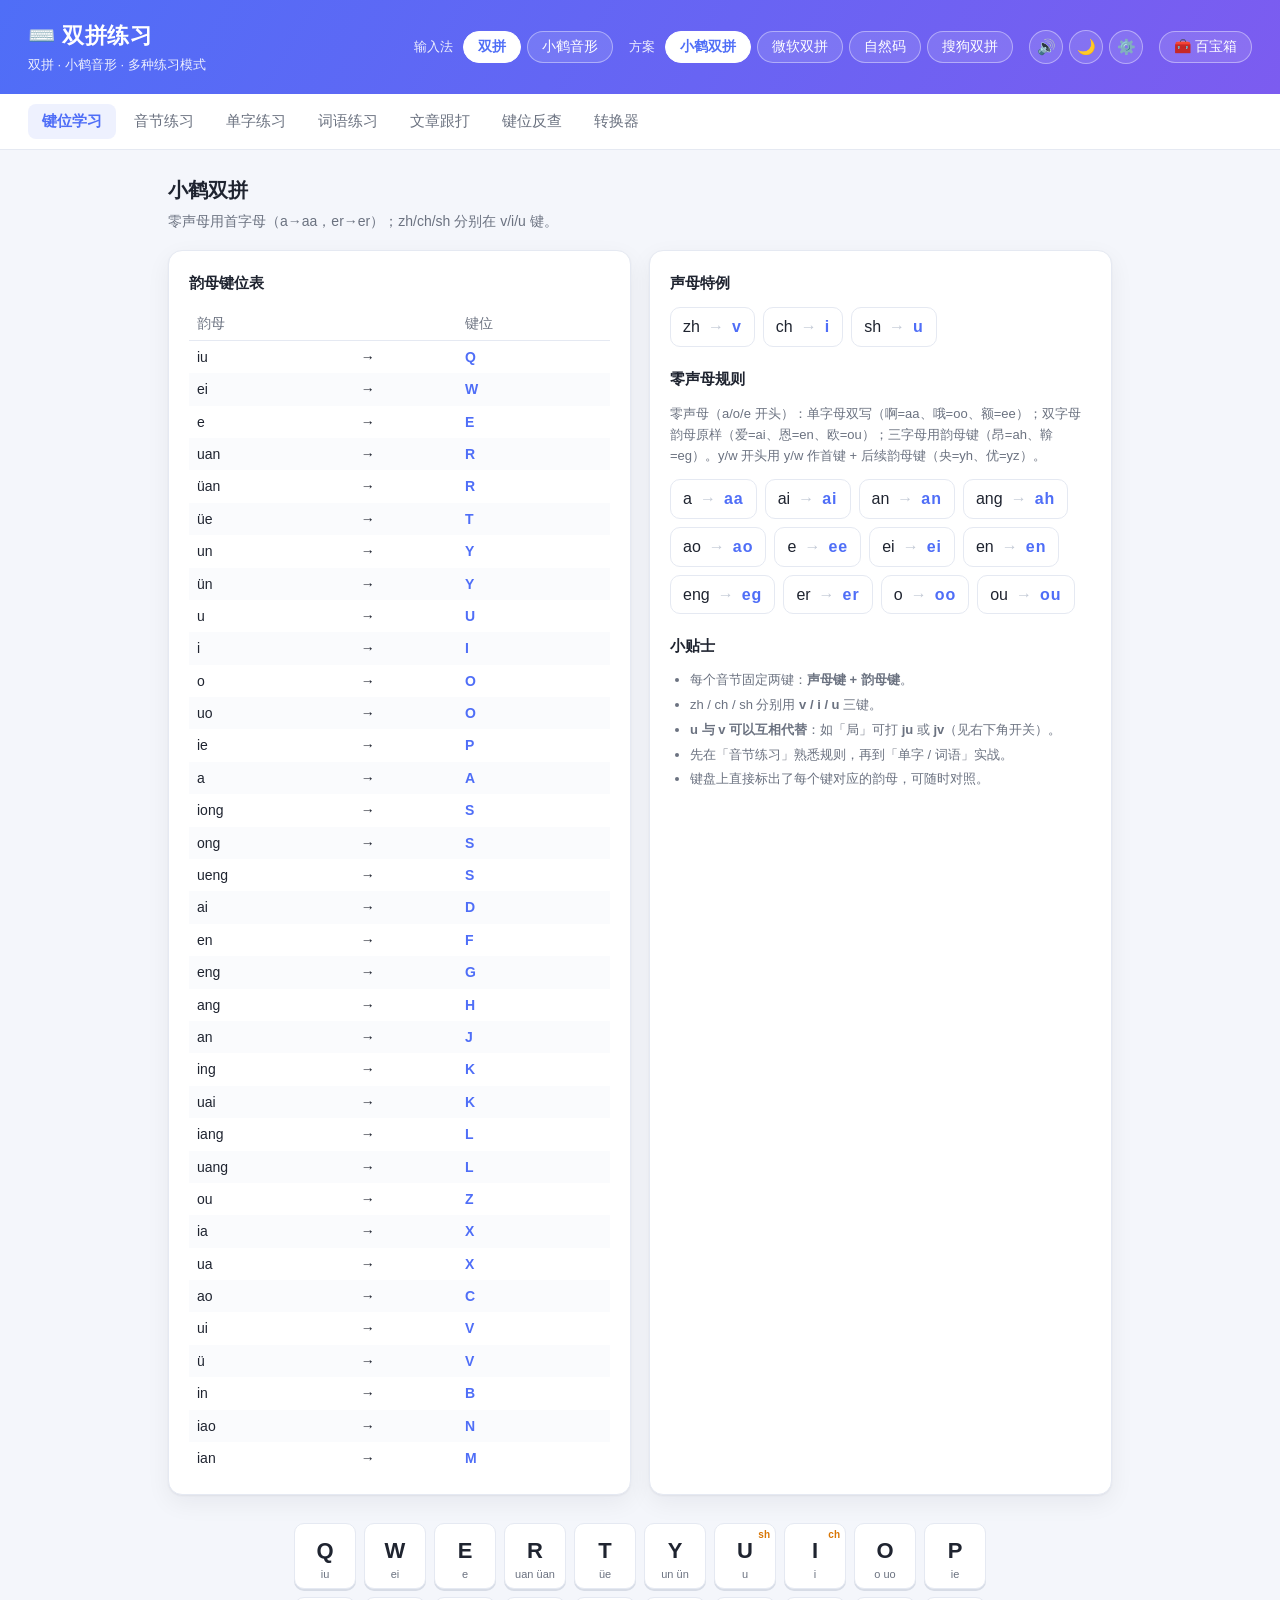
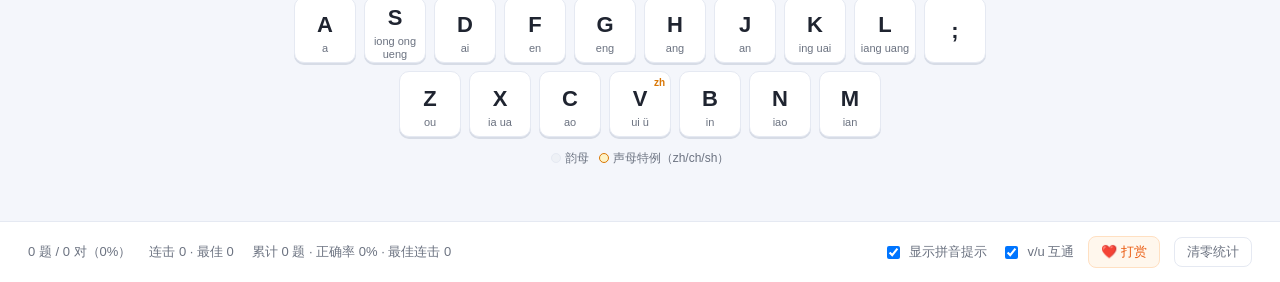
==== commit 521ca9fc: "feat: 舒适度升级——多音色敲击音效、深色模式、统一设置面板" ====
--- a/index.html
+++ b/index.html
@@ -1,10 +1,10 @@
-﻿<!DOCTYPE html>
+<!DOCTYPE html>
 <html lang="zh-CN">
 <head>
   <meta charset="UTF-8" />
   <meta name="viewport" content="width=device-width, initial-scale=1.0" />
   <title>双拼练习 · 多种模式</title>
-  <link rel="stylesheet" href="style.css?v=3" />
+  <link rel="stylesheet" href="style.css?v=4" />
 </head>
 <body>
   <header class="topbar">
@@ -23,6 +23,11 @@
       <div class="scheme-box" id="schemeBox">
         <span class="scheme-label">方案</span>
         <div id="schemeSelect" class="scheme-select"></div>
+      </div>
+      <div class="icon-group">
+        <button id="soundBtn" class="icon-btn" title="敲击音效开关">🔊</button>
+        <button id="themeBtn" class="icon-btn" title="深色模式">🌙</button>
+        <button id="settingsBtn" class="icon-btn" title="设置">⚙️</button>
       </div>
       <button id="treasureBtn" class="treasure-btn" title="百宝箱">🧰 百宝箱</button>
     </div>
@@ -250,7 +255,56 @@
     </div>
   </div>
 
-  <script src="data.js?v=3"></script>
-  <script src="app.js?v=3"></script>
+  <!-- 设置 -->
+  <div class="treasure-overlay" id="settingsOverlay">
+    <div class="treasure-modal" role="dialog" aria-modal="true" aria-label="设置">
+      <div class="treasure-head">
+        <h2>⚙️ 设置</h2>
+        <p>调成你最舒服的样子</p>
+        <button class="treasure-close" id="settingsClose" aria-label="关闭">×</button>
+      </div>
+      <div class="settings-body">
+        <div class="set-row">
+          <span class="set-label">主题</span>
+          <div class="seg" id="setTheme">
+            <button class="seg-btn" data-theme="light">☀️ 浅色</button>
+            <button class="seg-btn" data-theme="dark">🌙 深色</button>
+          </div>
+        </div>
+        <div class="set-row">
+          <span class="set-label">敲击音效</span>
+          <label class="hint-toggle"><input type="checkbox" id="setSound" /> 开启</label>
+        </div>
+        <div class="set-row">
+          <span class="set-label">音色</span>
+          <div class="seg" id="setTimbre">
+            <button class="seg-btn" data-timbre="click">青轴</button>
+            <button class="seg-btn" data-timbre="thock">红轴</button>
+            <button class="seg-btn" data-timbre="typewriter">打字机</button>
+            <button class="seg-btn" data-timbre="pop">气泡</button>
+          </div>
+        </div>
+        <div class="set-row">
+          <span class="set-label">音量</span>
+          <input type="range" id="setVolume" class="set-range" min="0" max="100" step="1" />
+          <span class="set-val" id="setVolumeVal">35%</span>
+        </div>
+        <div class="set-row">
+          <span class="set-label">提示音</span>
+          <label class="hint-toggle"><input type="checkbox" id="setCorrect" /> 答对</label>
+          <label class="hint-toggle"><input type="checkbox" id="setWrong" /> 答错</label>
+        </div>
+        <div class="set-row">
+          <span class="set-label">趣味</span>
+          <label class="hint-toggle"><input type="checkbox" id="setConfetti" /> 答对彩带</label>
+          <label class="hint-toggle"><input type="checkbox" id="setCatpaw" /> 猫爪光标</label>
+        </div>
+        <p class="hint-text">设置会自动保存在本机浏览器；音效首次需要敲一下键才会出声。</p>
+      </div>
+    </div>
+  </div>
+
+  <script src="data.js?v=4"></script>
+  <script src="app.js?v=4"></script>
 </body>
 </html>
--- a/style.css
+++ b/style.css
@@ -87,6 +87,23 @@
 .ime-btn:hover { background: rgba(255,255,255,.24); }
 .ime-btn.active { background: #fff; color: #4f6ef7; border-color: #fff; font-weight: 600; }
 
+/* 顶栏图标按钮 */
+.icon-group { display: flex; gap: 6px; }
+.icon-btn {
+  width: 34px; height: 34px;
+  border: 1px solid rgba(255,255,255,.4);
+  background: rgba(255,255,255,.12);
+  color: #fff;
+  border-radius: 50%;
+  cursor: pointer;
+  font-size: 15px;
+  line-height: 1;
+  display: inline-flex; align-items: center; justify-content: center;
+  transition: .15s;
+}
+.icon-btn:hover { background: rgba(255,255,255,.28); }
+.icon-btn.off { opacity: .45; }
+
 /* ---------- 导航 ---------- */
 .nav {
   display: flex;
@@ -449,6 +466,60 @@
   border-left: 1px solid var(--line); padding-left: 8px; margin-left: 2px;
 }
 
+/* ---------- 设置面板 ---------- */
+.settings-body { display: flex; flex-direction: column; gap: 4px; }
+.set-row {
+  display: flex; align-items: center; gap: 14px;
+  padding: 12px 4px;
+  border-bottom: 1px dashed var(--line);
+  flex-wrap: wrap;
+}
+.set-row:last-of-type { border-bottom: none; }
+.set-label { width: 84px; font-size: 14px; color: var(--muted); flex: none; }
+.set-row .seg { margin-bottom: 0; }
+.set-range { flex: 1; min-width: 140px; accent-color: var(--accent); }
+.set-val { font-size: 13px; color: var(--muted); width: 42px; text-align: right; }
+
+/* ---------- 深色模式 ---------- */
+body.dark {
+  --bg: #10131a;
+  --card: #191e28;
+  --ink: #e7eaf2;
+  --muted: #949db0;
+  --line: #2b3242;
+  --accent: #8098ff;
+  --accent-soft: #232b45;
+  --green: #3ddc97;
+  --green-soft: #15332a;
+  --red: #ff8484;
+  --red-soft: #3a1e1e;
+  --shadow: 0 1px 2px rgba(0,0,0,.4), 0 8px 24px rgba(0,0,0,.35);
+}
+body.dark .topbar { background: linear-gradient(120deg, #2b3a6b, #46306e); }
+body.dark .nav { background: #151a23; }
+body.dark .nav-btn:hover { background: #1f2632; }
+body.dark .footer { background: #151a23; }
+body.dark .treasure-modal { background: #191e28; }
+body.dark .treasure-close { background: #232a36; }
+body.dark .treasure-item { background: #1f2531; }
+body.dark .slot { background: #1f2531; }
+body.dark .kb-key { background: #202634; box-shadow: 0 2px 0 #0d1118; }
+body.dark .final-table tbody tr:nth-child(even) { background: #1d232e; }
+body.dark .seg { background: #232a36; }
+body.dark .seg-btn.active { background: #333c4d; color: #c7d2ff; }
+body.dark .choice-btn { background: #1f2531; }
+body.dark .cv-input, body.dark .mars-box input { background: #1f2531; }
+body.dark .cv-chip { background: #1f2531; }
+body.dark .yx-root { background: #1f2531; }
+body.dark .ghost-btn { background: #1f2531; }
+body.dark .start-btn { color: #0f1218; }
+body.dark .t-trivia { background: #222a45; color: #b9c4ff; }
+body.dark .t-dujitang { background: #33281a; color: #f0c48a; }
+body.dark .t-fortune { background: #2a2340; color: #ccb4ff; }
+body.dark .donate-link { background: #2f2418; border-color: #4a3a22; color: #f0a860; }
+body.dark .ps-char.done { color: #5a6376; }
+body.dark .lightbox { background: rgba(0,0,0,.9); }
+
 /* ---------- 响应式 ---------- */
 @media (max-width: 720px) {
   .layout-grid { grid-template-columns: 1fr; }
@@ -461,4 +532,5 @@
   .passage-text { font-size: 20px; letter-spacing: 2px; }
   .slot { width: 46px; height: 52px; font-size: 24px; }
   .treasure-grid { grid-template-columns: repeat(2, 1fr); }
-}
+  .set-label { width: 100%; }
+}
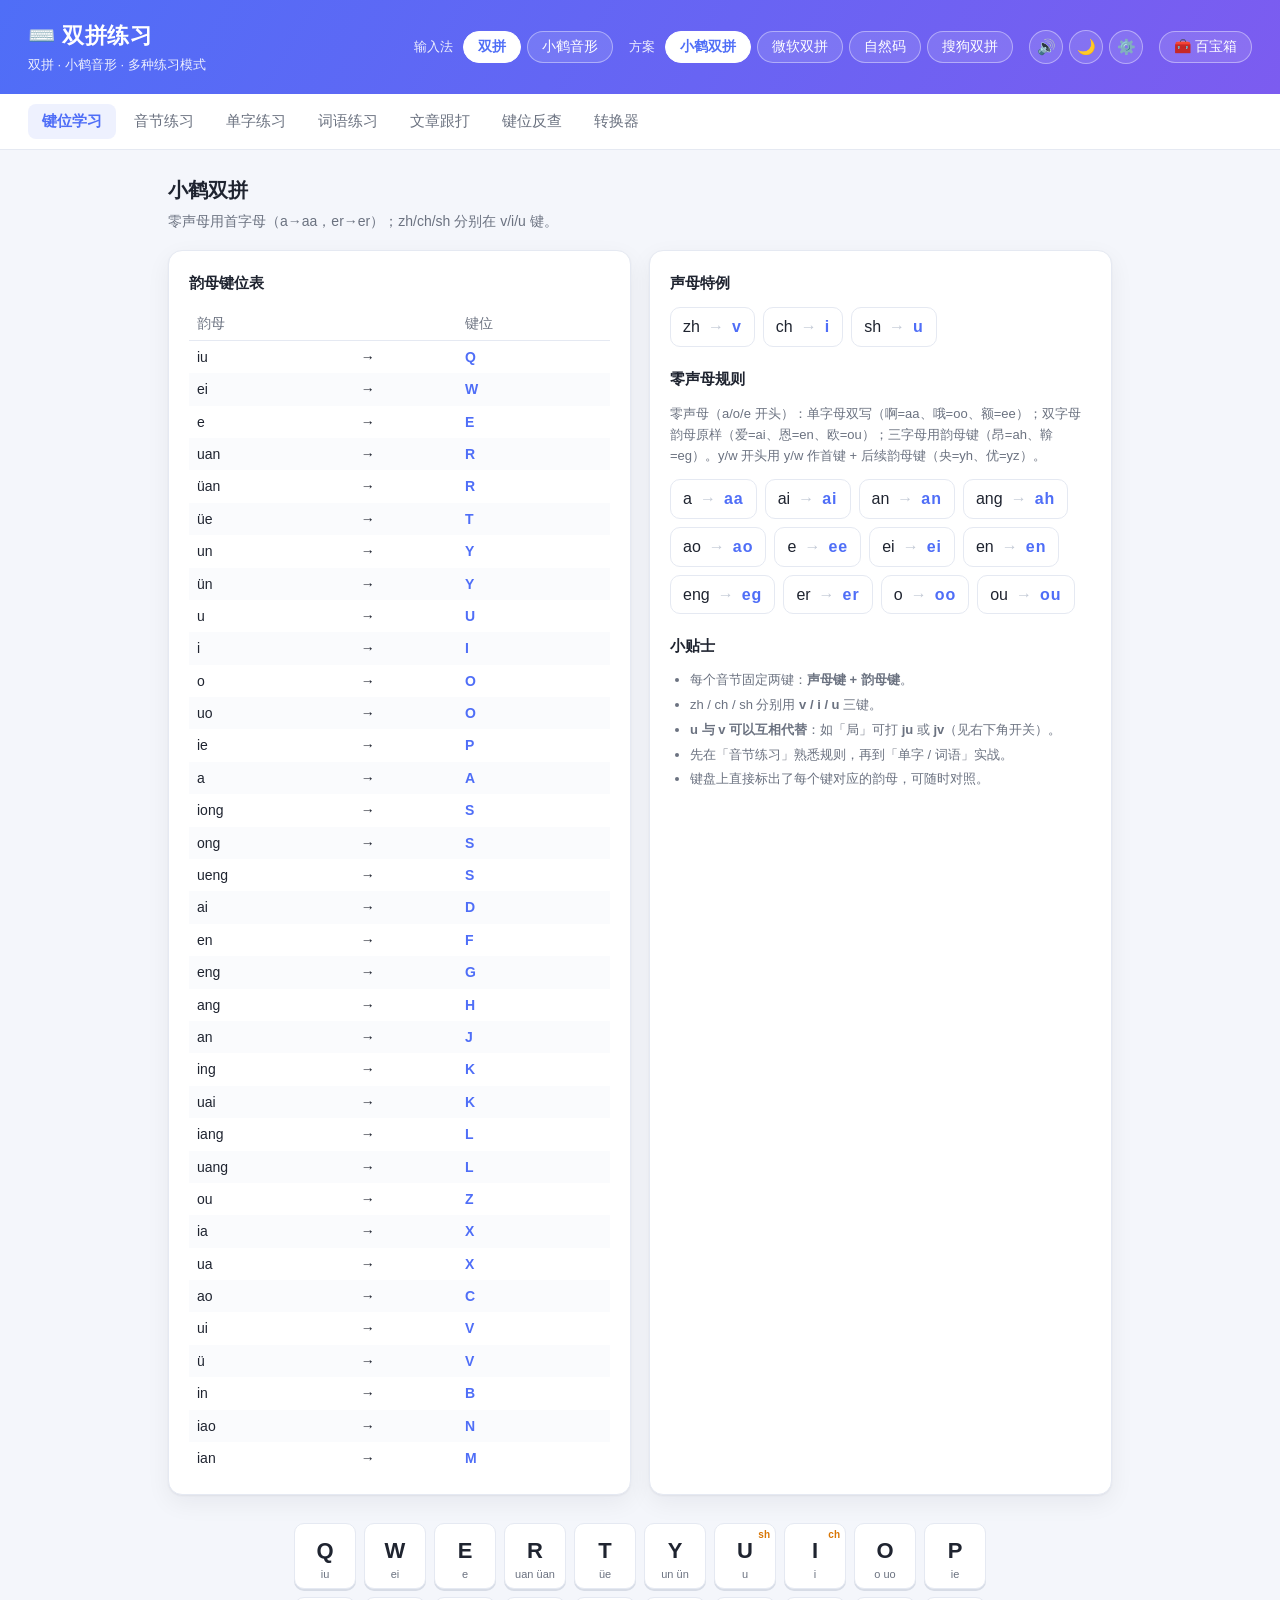
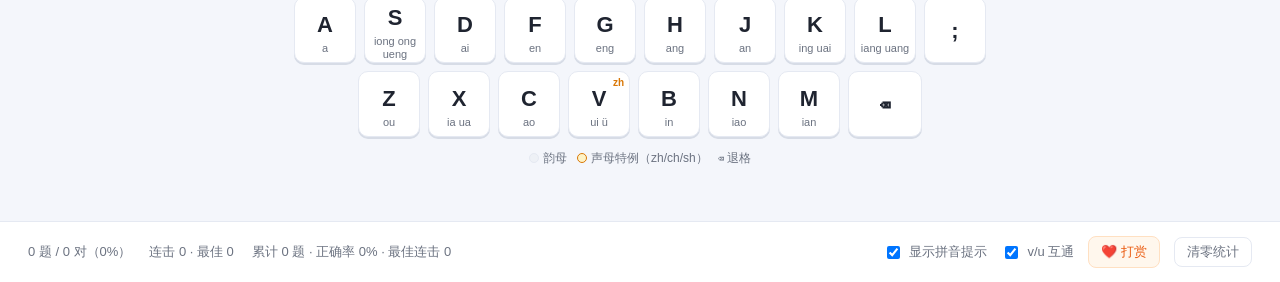
==== commit 2452e305: "feat: 移动端适配——屏幕键盘可点按输入、吸底布局、触屏优化" ====
--- a/index.html
+++ b/index.html
@@ -1,10 +1,10 @@
-<!DOCTYPE html>
+﻿<!DOCTYPE html>
 <html lang="zh-CN">
 <head>
   <meta charset="UTF-8" />
-  <meta name="viewport" content="width=device-width, initial-scale=1.0" />
+  <meta name="viewport" content="width=device-width, initial-scale=1.0, viewport-fit=cover" />
   <title>双拼练习 · 多种模式</title>
-  <link rel="stylesheet" href="style.css?v=4" />
+  <link rel="stylesheet" href="style.css?v=5" />
 </head>
 <body>
   <header class="topbar">
@@ -214,8 +214,9 @@
 
     <!-- 键盘 -->
     <div id="keyboardWrap" class="keyboard-wrap">
+      <p class="kb-tip">👆 点按键盘即可输入（手机/平板可直接使用）</p>
       <div id="keyboard" class="keyboard"></div>
-      <p class="kb-legend"><span class="dot dot-final"></span>韵母 &nbsp; <span class="dot dot-initial"></span>声母特例（zh/ch/sh）</p>
+      <p class="kb-legend"><span class="dot dot-final"></span>韵母 &nbsp; <span class="dot dot-initial"></span>声母特例（zh/ch/sh） &nbsp; ⌫ 退格</p>
     </div>
   </main>
 
@@ -304,7 +305,7 @@
     </div>
   </div>
 
-  <script src="data.js?v=4"></script>
-  <script src="app.js?v=4"></script>
+  <script src="data.js?v=5"></script>
+  <script src="app.js?v=5"></script>
 </body>
 </html>
--- a/style.css
+++ b/style.css
@@ -296,7 +296,15 @@
   align-items: center;
   justify-content: center;
   transition: .08s;
-}
+  cursor: pointer;
+  user-select: none;
+  -webkit-user-select: none;
+  -webkit-tap-highlight-color: transparent;
+  touch-action: manipulation;
+}
+.kb-key:active { transform: translateY(1px); box-shadow: 0 1px 0 #c9cfe0; }
+.kb-key.kb-fn { width: 74px; }
+.kb-key.kb-fn .kb-letter { font-size: 20px; }
 .kb-letter { font-size: 22px; font-weight: 700; }
 .kb-finals { font-size: 11px; color: var(--muted); line-height: 1.15; text-align: center; }
 .kb-initial {
@@ -309,6 +317,8 @@
 .kb-key.kb-wrong { background: var(--red-soft); border-color: var(--red); }
 .kb-key.kb-wrong .kb-letter, .kb-key.kb-wrong .kb-finals { color: var(--red); }
 .kb-legend { font-size: 12px; color: var(--muted); margin-top: 12px; }
+.kb-tip { display: none; font-size: 13px; color: var(--muted); margin: 0 0 10px; }
+body.touch .kb-tip { display: block; }
 .dot { display: inline-block; width: 10px; height: 10px; border-radius: 50%; margin-right: 4px; vertical-align: -1px; }
 .dot-final { background: #eef1f6; border: 1px solid var(--line); }
 .dot-initial { background: #fef3c7; border: 1px solid var(--amber); }
@@ -520,17 +530,105 @@
 body.dark .ps-char.done { color: #5a6376; }
 body.dark .lightbox { background: rgba(0,0,0,.9); }
 
-/* ---------- 响应式 ---------- */
+/* ---------- 响应式 / 移动端 ---------- */
 @media (max-width: 720px) {
   .layout-grid { grid-template-columns: 1fr; }
   .yx-cols { grid-template-columns: 1fr; }
-  .kb-key { width: 44px; height: 52px; }
-  .kb-letter { font-size: 17px; }
-  .kb-finals { font-size: 9px; }
   .big-char { font-size: 64px; }
   .big-syllable, .big-word { font-size: 38px; }
   .passage-text { font-size: 20px; letter-spacing: 2px; }
   .slot { width: 46px; height: 52px; font-size: 24px; }
   .treasure-grid { grid-template-columns: repeat(2, 1fr); }
   .set-label { width: 100%; }
-}
+
+  /* 顶栏紧凑 */
+  .topbar { padding: 12px 16px; gap: 10px; }
+  .brand h1 { font-size: 18px; }
+  .tagline { display: none; }
+  .topbar-right { gap: 8px; }
+  .scheme-label { display: none; }
+  .scheme-btn, .ime-btn { padding: 5px 10px; font-size: 13px; }
+  .treasure-btn { padding: 6px 10px; font-size: 13px; }
+  .icon-btn { width: 32px; height: 32px; font-size: 14px; }
+
+  /* 导航横向滚动 */
+  .nav {
+    padding: 8px 12px;
+    flex-wrap: nowrap;
+    overflow-x: auto;
+    -webkit-overflow-scrolling: touch;
+    scrollbar-width: none;
+  }
+  .nav::-webkit-scrollbar { display: none; }
+  .nav-btn { white-space: nowrap; padding: 8px 12px; font-size: 14px; touch-action: manipulation; }
+
+  /* 主体与练习区 */
+  .main { padding: 16px 12px 18px; }
+  .panel-head h2 { font-size: 18px; }
+  .drill { padding: 24px 14px; gap: 14px; }
+  .prompt { min-height: 66px; }
+  .layout-card { padding: 16px 14px; overflow-x: auto; }
+  .converter .cv-input { font-size: 16px; }
+
+  /* 屏幕键盘：铺满宽度 + 吸底，方便拇指点按 */
+  .keyboard-wrap {
+    position: sticky;
+    bottom: 0;
+    margin-top: 16px;
+    padding: 10px 2px calc(10px + env(safe-area-inset-bottom));
+    background: var(--bg);
+    box-shadow: 0 -6px 16px rgba(16, 24, 40, .08);
+    z-index: 6;
+  }
+  .keyboard { width: 100%; gap: 6px; }
+  .kb-row { gap: 4px; width: 100%; }
+  .kb-key {
+    flex: 1 1 0;
+    min-width: 0;
+    width: auto;
+    height: 48px;
+    border-radius: 8px;
+    box-shadow: 0 2px 0 #d7dce6;
+  }
+  .kb-key.kb-fn { flex: 2 1 0; width: auto; }
+  .kb-letter { font-size: 16px; }
+  .kb-finals { font-size: 8px; line-height: 1.05; }
+  .kb-initial { font-size: 8px; top: 2px; right: 3px; }
+  .kb-legend { display: none; }
+  .kb-tip { display: block; margin-bottom: 8px; }
+
+  /* 弹窗占满 */
+  .treasure-overlay { padding: 10px; align-items: flex-end; }
+  .treasure-modal { max-height: 92vh; padding: 20px 16px calc(20px + env(safe-area-inset-bottom)); border-radius: 18px 18px 14px 14px; }
+  .treasure-item { padding: 12px 6px; font-size: 13px; }
+  .treasure-item .t-ico { font-size: 22px; }
+
+  /* 底栏 */
+  .footer { padding: 12px 14px; gap: 8px; }
+  .footer .stats { gap: 12px; font-size: 12px; }
+  .tools { gap: 10px; }
+
+  /* 触屏：加大点击区域、去掉点击高亮 */
+  button, .nav-btn, .scheme-btn, .ime-btn, .treasure-btn, .icon-btn,
+  .choice-btn, .treasure-item, .start-btn, .seg-btn, .donate-link {
+    touch-action: manipulation;
+    -webkit-tap-highlight-color: transparent;
+  }
+}
+
+/* 更窄的手机（≤380px）进一步压缩 */
+@media (max-width: 380px) {
+  .kb-key { height: 42px; }
+  .kb-letter { font-size: 14px; }
+  .kb-finals { font-size: 7px; }
+  .big-char { font-size: 54px; }
+  .slot { width: 40px; height: 46px; font-size: 21px; }
+  .ime-btn { padding: 6px 10px; font-size: 13px; }
+}
+
+/* 横屏手机：键盘小一点，避免占满 */
+@media (max-width: 900px) and (max-height: 460px) {
+  .keyboard-wrap { position: static; }
+  .kb-key { height: 40px; }
+  .kb-finals { display: none; }
+}
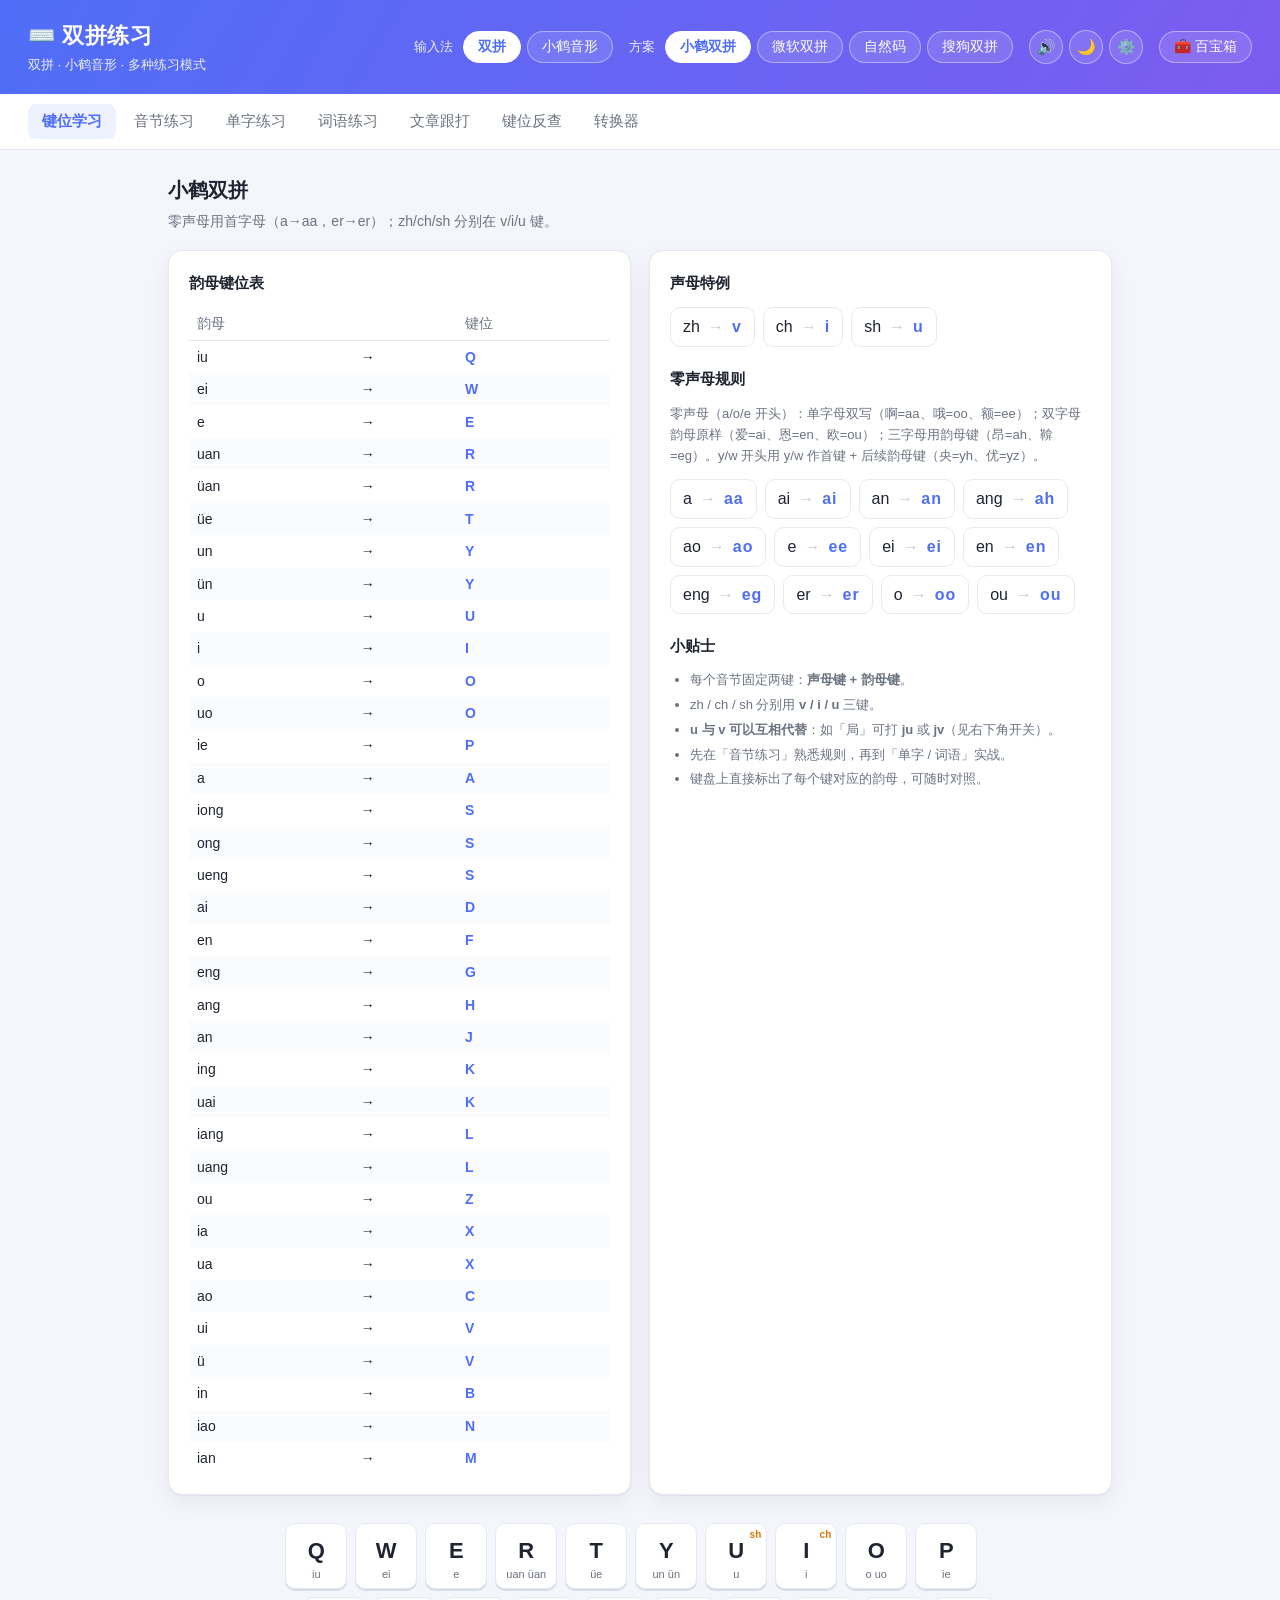
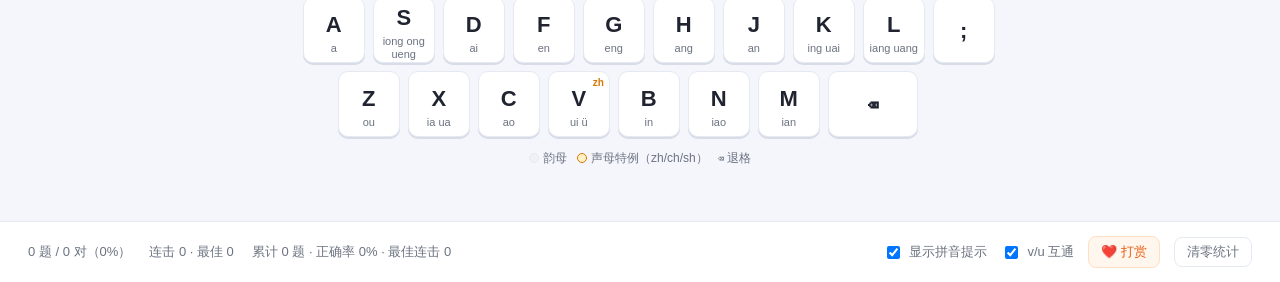
==== commit a27d1faf: "fix: 屏幕键盘按真实 QWERTY 做行错位，键宽统一不再拉伸" ====
--- a/index.html
+++ b/index.html
@@ -4,7 +4,7 @@
   <meta charset="UTF-8" />
   <meta name="viewport" content="width=device-width, initial-scale=1.0, viewport-fit=cover" />
   <title>双拼练习 · 多种模式</title>
-  <link rel="stylesheet" href="style.css?v=5" />
+  <link rel="stylesheet" href="style.css?v=6" />
 </head>
 <body>
   <header class="topbar">
@@ -305,7 +305,7 @@
     </div>
   </div>
 
-  <script src="data.js?v=5"></script>
-  <script src="app.js?v=5"></script>
+  <script src="data.js?v=6"></script>
+  <script src="app.js?v=6"></script>
 </body>
 </html>
--- a/style.css
+++ b/style.css
@@ -282,11 +282,24 @@
 /* ---------- 键盘 ---------- */
 .keyboard-wrap { margin-top: 28px; text-align: center; }
 .keyboard-wrap.hidden { display: none; }
-.keyboard { display: inline-flex; flex-direction: column; gap: 8px; }
-.kb-row { display: flex; gap: 8px; justify-content: center; }
+/* 真实 QWERTY 错位：第 2 排右移 1/4 键，第 3 排右移 3/4 键 */
+.keyboard {
+  display: inline-flex;
+  flex-direction: column;
+  align-items: flex-start;
+  gap: 8px;
+  --ku: 62px;                 /* 键宽 */
+  --kg: 8px;                  /* 键间距 */
+  --step: calc(var(--ku) + var(--kg));
+}
+.kb-row { display: flex; gap: var(--kg); justify-content: flex-start; }
+.kb-row:nth-child(2) { margin-left: calc(var(--step) * 0.25); }
+.kb-row:nth-child(3) { margin-left: calc(var(--step) * 0.75); }
 .kb-key {
   position: relative;
-  width: 62px; height: 66px;
+  width: var(--ku);
+  height: 66px;
+  flex: 0 0 auto;
   background: #fff;
   border: 1px solid var(--line);
   border-radius: 10px;
@@ -303,7 +316,7 @@
   touch-action: manipulation;
 }
 .kb-key:active { transform: translateY(1px); box-shadow: 0 1px 0 #c9cfe0; }
-.kb-key.kb-fn { width: 74px; }
+.kb-key.kb-fn { width: calc(var(--ku) * 1.45); }
 .kb-key.kb-fn .kb-letter { font-size: 20px; }
 .kb-letter { font-size: 22px; font-weight: 700; }
 .kb-finals { font-size: 11px; color: var(--muted); line-height: 1.15; text-align: center; }
@@ -580,18 +593,10 @@
     box-shadow: 0 -6px 16px rgba(16, 24, 40, .08);
     z-index: 6;
   }
-  .keyboard { width: 100%; gap: 6px; }
-  .kb-row { gap: 4px; width: 100%; }
-  .kb-key {
-    flex: 1 1 0;
-    min-width: 0;
-    width: auto;
-    height: 48px;
-    border-radius: 8px;
-    box-shadow: 0 2px 0 #d7dce6;
-  }
-  .kb-key.kb-fn { flex: 2 1 0; width: auto; }
-  .kb-letter { font-size: 16px; }
+  .keyboard { --ku: min(calc((100vw - 70px) / 10), 62px); --kg: 3px; gap: 6px; }
+  .kb-key { height: 46px; border-radius: 7px; box-shadow: 0 2px 0 #d7dce6; }
+  .kb-letter { font-size: 15px; }
+  .kb-key.kb-fn .kb-letter { font-size: 15px; }
   .kb-finals { font-size: 8px; line-height: 1.05; }
   .kb-initial { font-size: 8px; top: 2px; right: 3px; }
   .kb-legend { display: none; }
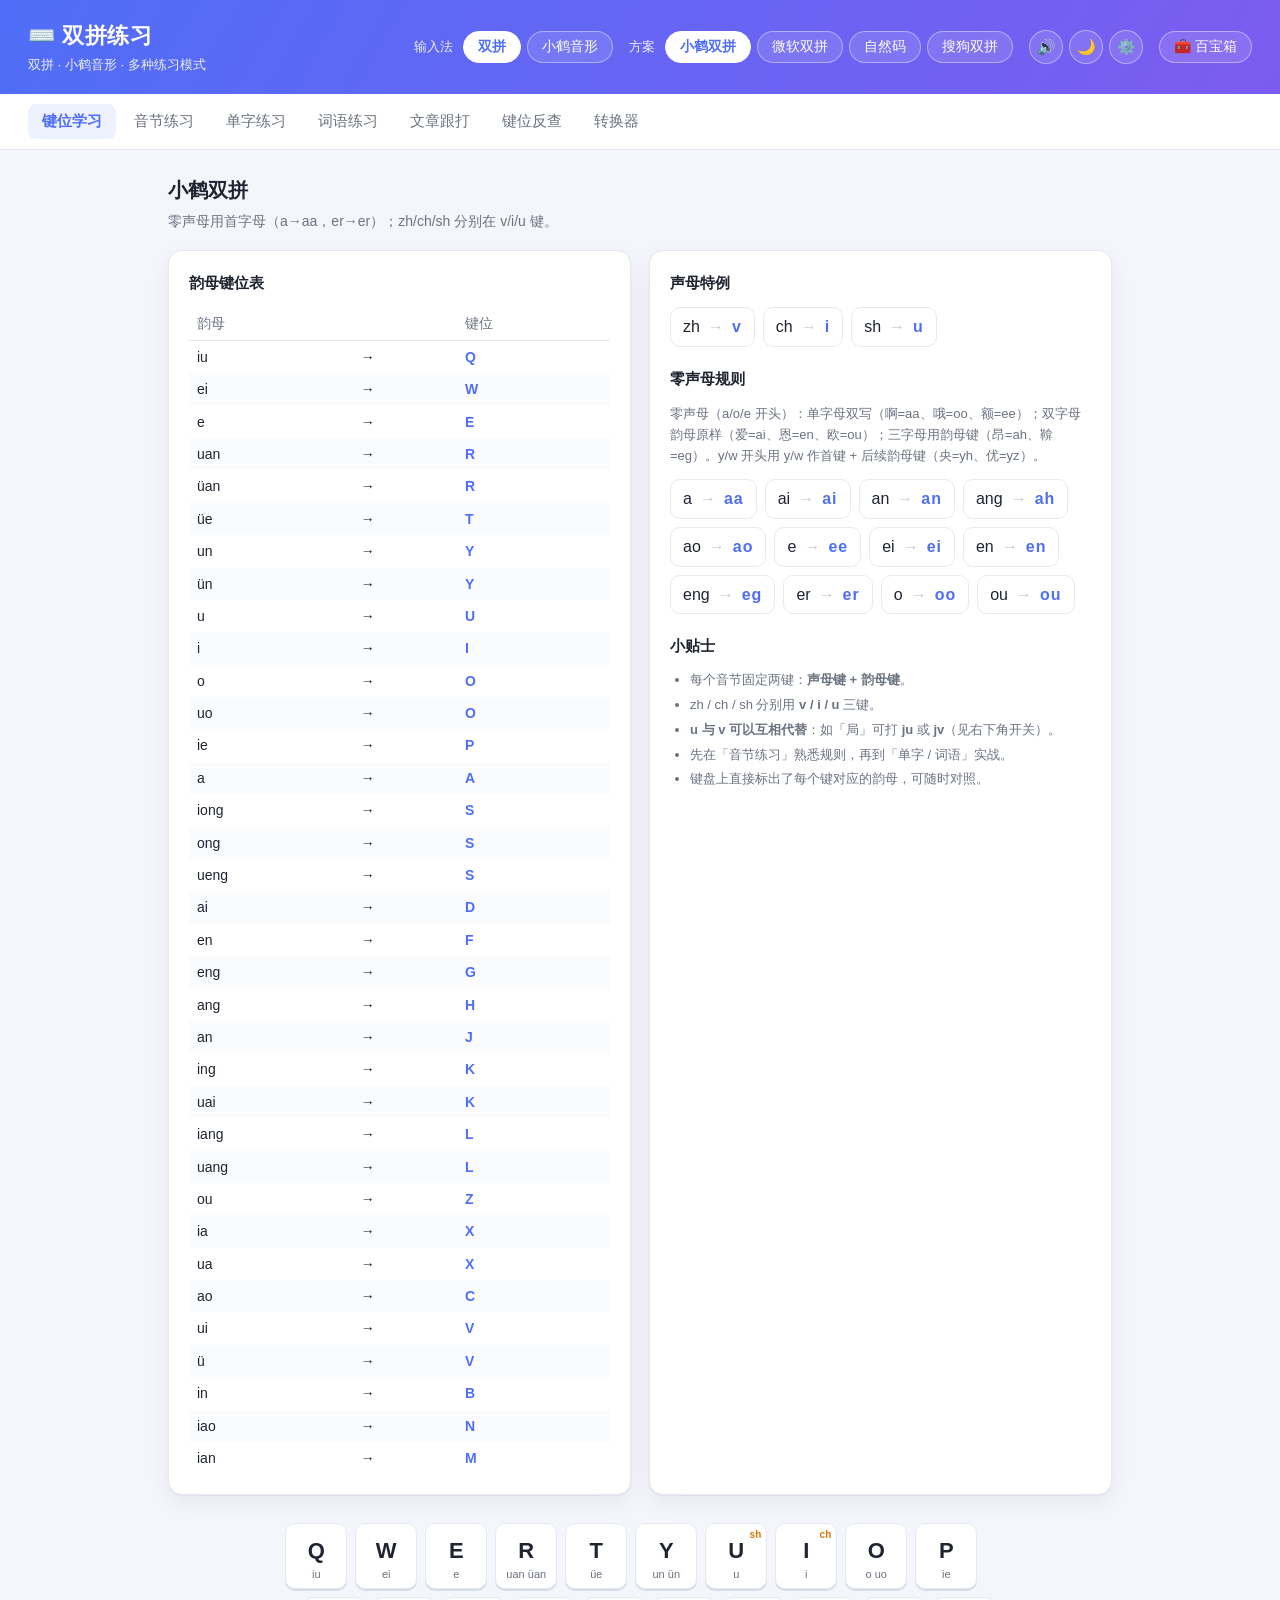
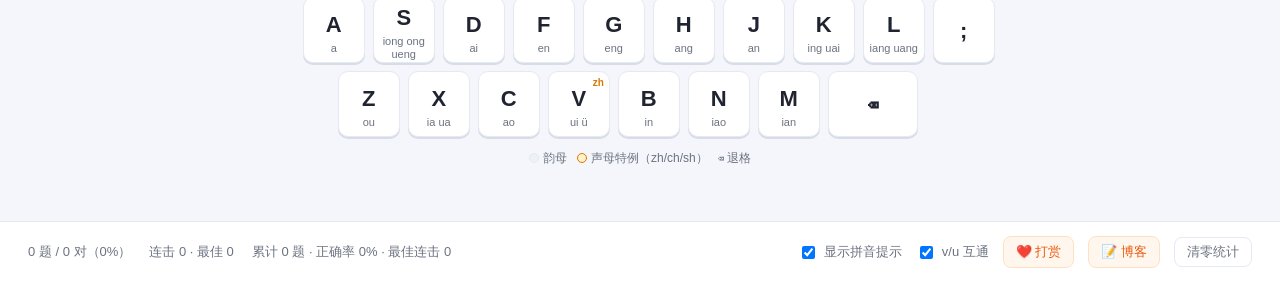
==== commit 5800ac84: "feat(blog): 新增静态博客（markdown -> 网页，零依赖）" ====
--- a/index.html
+++ b/index.html
@@ -1,4 +1,4 @@
-﻿<!DOCTYPE html>
+<!DOCTYPE html>
 <html lang="zh-CN">
 <head>
   <meta charset="UTF-8" />
@@ -230,6 +230,7 @@
       <label class="hint-toggle"><input type="checkbox" id="hintToggle" /> 显示拼音提示</label>
       <label class="hint-toggle"><input type="checkbox" id="vuToggle" checked /> v/u 互通</label>
       <a class="donate-link" href="donate.html">❤️ 打赏</a>
+      <a class="donate-link" href="blog/">📝 博客</a>
       <button id="resetStats" class="ghost-btn">清零统计</button>
     </div>
   </footer>
